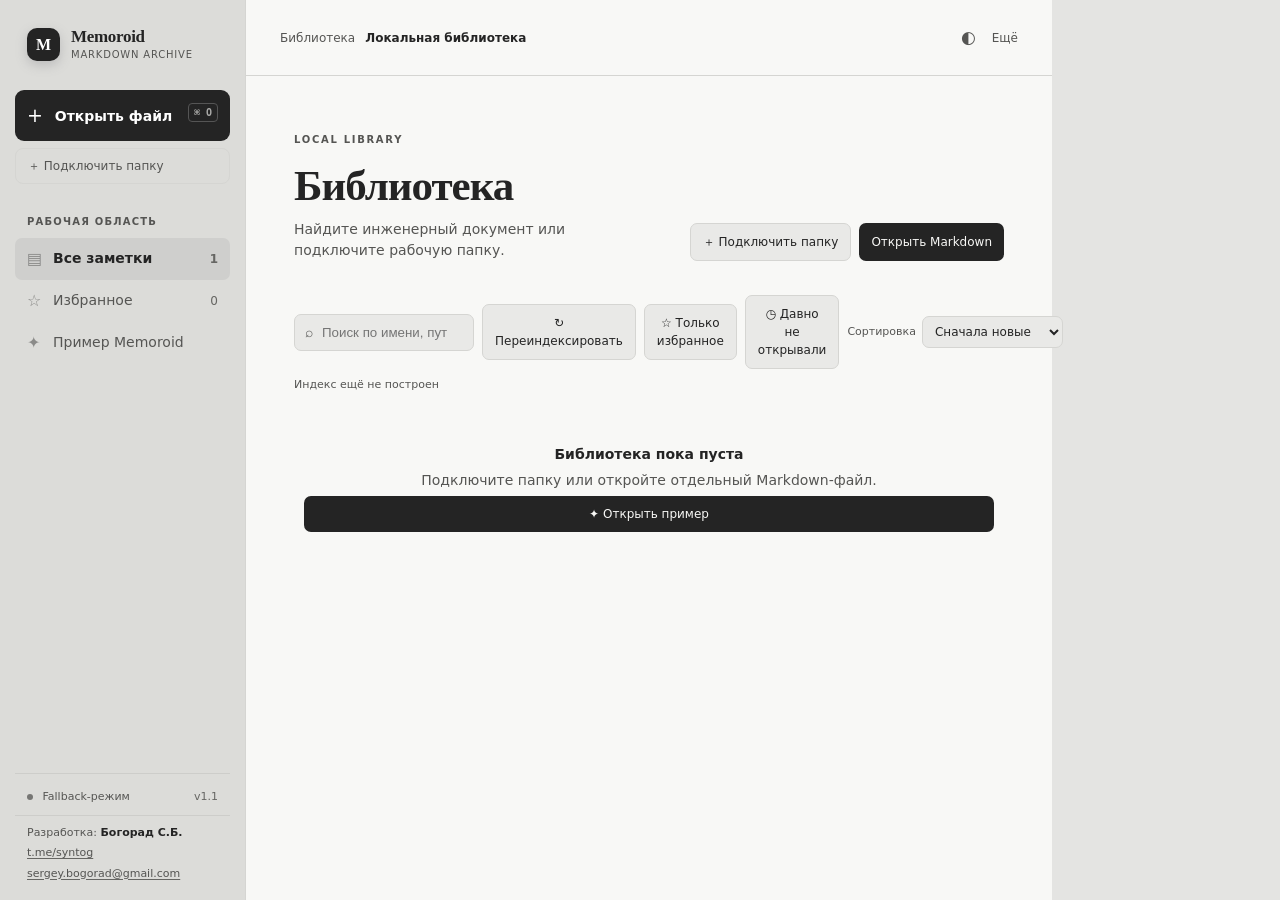
==== memoroid-single.html @ c0869f64 "Add Memoroid: local-first Markdown library and viewer Memoroid is an offline Markdown library and vi" ====
<!doctype html>
<html lang="ru">
<head>
  <meta charset="UTF-8" />
  <meta name="viewport" content="width=device-width, initial-scale=1.0" />
  <meta name="theme-color" content="#202124" />
  <title>Memoroid — Markdown viewer</title>
  <style>
:root {
  --bg: #e4e4e2;
  --panel: #eeeeec;
  --surface: #f8f8f6;
  --surface-2: #e9e9e7;
  --line: #d5d5d2;
  --text: #242424;
  --muted: #555553;
  --muted-2: #666663;
  --accent: #555553;
  --shadow: 0 22px 60px rgba(30, 30, 28, .09);
}

* { box-sizing: border-box; }
[hidden] { display: none !important; }
.sr-only { clip:rect(0 0 0 0); clip-path:inset(50%); height:1px; overflow:hidden; position:absolute; white-space:nowrap; width:1px; }
html, body { margin: 0; min-height: 100%; }
body { background: var(--bg); color: var(--text); font: 14px/1.5 Inter, ui-sans-serif, system-ui, -apple-system, BlinkMacSystemFont, "Segoe UI", sans-serif; }
button { border: 0; color: inherit; font: inherit; cursor: pointer; }
button:focus-visible, a:focus-visible, input:focus-visible, textarea:focus-visible { outline: 2px solid var(--text); outline-offset: 3px; }
.app-shell { display: grid; grid-template-columns: 246px minmax(500px, 1fr) 228px; min-height: 100vh; }
.document-state .sidebar { display:none; }.document-state { grid-template-columns:minmax(0,1fr) 228px; }.document-state.editing-state { grid-template-columns:minmax(0,1fr); }.editing-state .outline { display:none; }
.library-state .outline,.document-state .outline { display:none; }.document-state.structure-open { grid-template-columns:minmax(0,1fr) 228px; }.document-state.structure-open .outline { display:block; }
.library-state .recent-section { display:none; }
.drawer-backdrop { display:none; }.conflict-dialog { background:var(--surface); border:1px solid var(--line); border-radius:12px; box-shadow:var(--shadow); color:var(--text); max-width:480px; padding:24px; }.conflict-dialog::backdrop { background:rgba(20,20,18,.35); }.conflict-dialog h2 { font:700 24px/1.2 Georgia,serif; margin:0 0 10px; }.conflict-dialog p { color:var(--muted); font-size:13px; line-height:1.6; margin:0 0 20px; }.dialog-actions { display:flex; flex-wrap:wrap; gap:7px; justify-content:flex-end; }
.editing-state .content-area { max-width:1180px; padding-left:24px; padding-right:24px; }.editing-state .document { padding:24px 28px; box-shadow:0 12px 35px rgba(30,30,28,.05); }
.topbar-nav,.topbar-text { background:transparent; color:var(--muted); cursor:pointer; font-size:12px; padding:4px 0; }.topbar-nav:hover,.topbar-text:hover { color:var(--text); }.draft-indicator { background:var(--surface-2); border-radius:5px; color:var(--muted); font-size:10px; padding:3px 7px; }.more-menu { background:var(--surface); border:1px solid var(--line); border-radius:9px; box-shadow:var(--shadow); min-width:210px; padding:7px; position:fixed; right:24px; top:62px; z-index:10; }.menu-group + .menu-group { border-top:1px solid var(--line); margin-top:6px; padding-top:6px; }.menu-field { display:block; padding:6px 8px; }.menu-field span { color:var(--muted); display:block; font-size:10px; margin-bottom:3px; }.menu-field input { background:var(--surface-2); border:1px solid var(--line); border-radius:5px; color:var(--text); font:12px inherit; padding:5px 7px; width:100%; }.menu-item { background:transparent; border-radius:5px; color:var(--text); display:block; padding:8px; text-align:left; width:100%; }.menu-item:hover { background:var(--surface-2); }.library-view { margin:0 auto; max-width:980px; padding:56px 48px 80px; }.library-heading { align-items:flex-end; display:flex; gap:30px; justify-content:space-between; }.library-heading h1 { font:700 43px/1.1 Georgia,serif; letter-spacing:-1px; margin:5px 0 10px; }.library-heading p { color:var(--muted); margin:0; }.library-primary-actions { display:flex; flex-shrink:0; gap:8px; }.primary-button,.secondary-button,.filter-button { border-radius:7px; cursor:pointer; font-size:12px; padding:9px 12px; }.primary-button { background:var(--text); color:var(--surface); }.secondary-button,.filter-button { background:var(--surface-2); border:1px solid var(--line); color:var(--text); }.library-controls { align-items:center; display:flex; gap:8px; margin:34px 0 8px; }.library-controls .library-search { min-width:180px; }.index-status { color:var(--muted); font-size:11px; min-height:17px; }.library-search { align-items:center; background:var(--surface-2); border:1px solid var(--line); border-radius:7px; color:var(--muted); display:flex; flex:1; gap:7px; padding:7px 10px; }.library-search input { background:transparent; border:0; color:var(--text); font:13px inherit; outline:0; width:100%; }.library-search:focus-within { outline:2px solid var(--text); outline-offset:2px; }.search-box:focus-within,.tags-box:focus-within { outline:2px solid var(--text); outline-offset:2px; }.library-result-count { color:var(--muted); font-size:11px; margin-left:auto; }.library-sort { align-items:center; color:var(--muted); display:flex; font-size:11px; gap:6px; }.library-sort select { background:var(--surface-2); border:1px solid var(--line); border-radius:7px; color:var(--text); font-size:12px; font-family:inherit; padding:7px 8px; }.filter-button[aria-pressed="true"] { background:var(--text); border-color:var(--text); color:var(--surface); }.markdown-body .task-item { list-style:none; }.markdown-body .task-item label { align-items:flex-start; display:flex; gap:8px; }.markdown-body .task-item input[type=checkbox] { accent-color:var(--text); flex:0 0 auto; height:14px; margin:3px 0 0; width:14px; }.markdown-body del { color:var(--muted); }.library-group { margin-top:26px; }.library-group h2 { border-bottom:1px solid var(--line); margin:0; padding:0 3px 8px; }.library-group-toggle { align-items:center; background:transparent; color:var(--muted); display:flex; font-size:11px; gap:7px; letter-spacing:.08em; padding:0; text-align:left; text-transform:uppercase; width:100%; }.library-group-toggle:hover { color:var(--text); }.library-group-toggle small { font-size:10px; margin-left:auto; }.library-group-chevron { color:var(--muted); font-size:14px; line-height:1; width:12px; }.library-group-list { display:grid; gap:5px; grid-template-columns:repeat(2,minmax(0,1fr)); margin-top:8px; }.library-document { align-items:center; background:var(--surface); border:1px solid var(--line); border-radius:8px; display:flex; gap:10px; padding:12px; text-align:left; }.library-document:hover { background:var(--surface-2); }.library-file-icon { color:var(--muted); font-size:9px; font-weight:700; }.library-document-copy { min-width:0; }.library-document-copy strong,.library-document-copy small { display:block; overflow:hidden; text-overflow:ellipsis; white-space:nowrap; }.library-document-copy strong { color:var(--text); font-size:13px; }.library-document-copy small { color:var(--muted); font-size:10px; margin-top:2px; } .library-snippet { color:var(--muted); display:block; font-size:10px; font-style:normal; margin-top:4px; overflow:hidden; text-overflow:ellipsis; white-space:nowrap; }.library-arrow { color:var(--muted); font-size:18px; margin-left:auto; }.library-empty { color:var(--muted); display:grid; gap:5px; padding:50px 10px; text-align:center; }.library-empty strong { color:var(--text); }.sidebar-close { display:none; }.resurfacing-panel { background:var(--surface-2); border:1px solid var(--line); border-radius:9px; margin:18px 0 4px; padding:13px; }.resurfacing-heading { align-items:center; display:flex; justify-content:space-between; }.resurfacing-heading strong,.resurfacing-heading span { display:block; }.resurfacing-heading strong { color:var(--text); font-size:12px; }.resurfacing-heading div span { color:var(--muted); font-size:10px; margin-top:2px; }.resurfacing-badge { background:var(--surface); border-radius:4px; color:var(--muted); font-size:9px; padding:3px 6px; }.resurfacing-list { display:grid; gap:5px; grid-template-columns:repeat(2,minmax(0,1fr)); margin-top:10px; }.resurfacing-item { background:var(--surface); border:1px solid var(--line); border-radius:6px; padding:8px 9px; text-align:left; }.resurfacing-item:hover { background:var(--bg); }.resurfacing-item strong,.resurfacing-item small { display:block; overflow:hidden; text-overflow:ellipsis; white-space:nowrap; }.resurfacing-item strong { color:var(--text); font-size:11px; }.resurfacing-item small { color:var(--muted); font-size:10px; margin-top:2px; }
.sidebar { background: #dcdcd9; border-right: 1px solid var(--line); padding: 27px 15px 18px; display: flex; flex-direction: column; position:relative; z-index:2; }
.brand { display: flex; align-items: center; gap: 11px; padding: 0 12px 28px; }
.brand-mark { width: 33px; height: 33px; background: var(--text); color: #fff; display: grid; place-items: center; border-radius: 10px; font: 700 16px Georgia, serif; box-shadow: 0 4px 12px #bbb; }
.brand strong { display: block; font: 700 17px Georgia, serif; letter-spacing: -.3px; }
.brand span { color: var(--muted); display: block; font-size: 10px; letter-spacing: .08em; text-transform: uppercase; }
.new-file { width: 100%; padding: 11px 12px; text-align: left; background: var(--text); color: white; border-radius: 9px; font-weight: 600; }
.folder-file { width:100%; margin-top:7px; padding:8px 12px; text-align:left; background:transparent; border:1px solid var(--line); border-radius:8px; color:var(--muted); font-size:12px; }.folder-file:hover { color:var(--text); border-color:var(--muted); }
.plus { font-size: 19px; vertical-align: -1px; margin-right: 7px; font-weight: 300; }
kbd { color: var(--muted); background: rgba(0,0,0,.05); border: 1px solid var(--line); border-radius: 4px; padding: 1px 5px; font-size: 10px; }
.new-file kbd { float: right; color: #a9a9a7; border-color: #555; background: transparent; margin-top: 2px; }
.sidebar-section { margin-top: 30px; }
.section-label, .outline-title { color: var(--muted); font-size: 10px; font-weight: 700; letter-spacing: .12em; text-transform: uppercase; padding: 0 12px 9px; }
.nav-item, .recent-file { display: flex; align-items: center; width: 100%; gap: 10px; background: transparent; color: #555553; padding: 9px 12px; border-radius: 7px; text-align: left; }
.nav-item.active { background: #cfcfcd; color: var(--text); font-weight: 600; }
.nav-icon { width: 16px; color: #8b8b89; font-size: 16px; }
.count { margin-left: auto; color: var(--muted-2); font-size: 12px; }
.recent-section { margin-top: 32px; }
.recent-file { font-size: 13px; margin-bottom: 2px; }
.recent-file.selected { background: rgba(255,255,255,.35); color: var(--text); }
.file-dot { width: 6px; height: 6px; border-radius: 50%; background: #777; }
.recent-name { overflow: hidden; text-overflow: ellipsis; white-space: nowrap; }
.recent-meta { margin-left: auto; font-size: 9px; color: var(--muted-2); }
.empty-state { color: var(--muted); font-size: 11px; padding: 8px 12px; display: none; }
.sidebar-footer { margin-top: auto; border-top: 1px solid #cdcdca; padding: 15px 12px 0; display: flex; justify-content: space-between; color: var(--muted); font-size: 11px; }
.status-dot, .live-dot { display: inline-block; width: 6px; height: 6px; border-radius: 50%; background: #767674; margin-right: 6px; }
.app-version { display:none; }.version { color: var(--muted-2); }
.sidebar-author { border-top:1px solid #cdcdca; color:var(--muted); display:block; font-size:11px; margin-top:9px; padding:9px 12px 0; }
.sidebar-author strong { color:var(--text); font-weight:600; }
.sidebar-author-links { display:flex; flex-wrap:wrap; gap:4px 12px; margin-top:4px; }
.sidebar-author a { color:var(--muted); text-decoration-color:var(--muted-2); text-underline-offset:2px; }
.sidebar-author a:hover { color:var(--text); }
.main { min-width: 0; background: var(--surface); }
.topbar { height: 76px; border-bottom: 1px solid var(--line); display: flex; justify-content: space-between; align-items: center; padding: 0 34px; }
.breadcrumbs { display: flex; gap: 10px; align-items: center; color: var(--muted); font-size: 12px; }
.breadcrumbs i { color: #b0b0ad; font-style: normal; }.breadcrumbs strong { color: var(--text); font-weight: 600; }
.top-actions { display: flex; align-items: center; gap: 7px; }.icon-button { color: var(--muted); background: transparent; padding: 7px 9px; font-size: 17px; }.icon-button:hover { color: var(--text); }
.avatar { width: 28px; height: 28px; border-radius: 50%; background: #c7c7c4; font-size: 11px; font-weight: 700; margin-left: 8px; }
.content-area { max-width: 850px; margin: 0 auto; padding: 23px 40px 70px; }
.document-toolbar { display: flex; justify-content: space-between; align-items: center; margin-bottom: 18px; }.doc-info { color: var(--muted); font-size: 11px; }.toolbar-actions { align-items:center; display: flex; flex-wrap:wrap; gap: 5px; }.text-button { color: var(--muted); background: transparent; font-size: 11px; padding: 5px 8px; }.text-button:hover { color: var(--text); }
.search-box { display:flex; align-items:center; gap:5px; border:1px solid var(--line); border-radius:6px; background:var(--surface-2); padding:2px 7px; color:var(--muted); }.search-box input { width:100px; border:0; outline:0; background:transparent; color:var(--text); font:inherit; font-size:11px; }.search-box input::placeholder { color:var(--muted-2); }
.tags-box { display:flex; align-items:center; gap:5px; border:1px solid var(--line); border-radius:6px; background:var(--surface-2); padding:2px 7px; color:var(--muted); }.tags-box input { width:125px; border:0; outline:0; background:transparent; color:var(--text); font:inherit; font-size:11px; }.tags-box input::placeholder { color:var(--muted-2); }
.drop-zone { position: relative; min-height: 700px; }.document { background: var(--surface); padding: 30px 37px; border: 1px solid var(--line); border-radius: 12px; box-shadow: var(--shadow); }
.eyebrow { color: var(--muted); font-size: 10px; letter-spacing: .17em; font-weight: 700; margin-bottom: 15px; }.markdown-body { max-width: 70ch; }
.markdown-body h1 { font: 700 clamp(31px, 4vw, 43px)/1.1 Georgia, serif; letter-spacing: -1.3px; margin: 0 0 17px; }.markdown-body h2 { font: 700 24px/1.2 Georgia, serif; margin: 35px 0 10px; }.markdown-body h3 { font-size: 16px; margin: 25px 0 7px; }
.markdown-body p { color: #60605e; font-size: 15px; line-height: 1.8; margin: 0 0 17px; }.markdown-body strong { color: var(--text); }.markdown-body a { color: var(--text); text-decoration-color: #aaa; }.markdown-body ul, .markdown-body ol { color: #60605e; padding-left: 23px; line-height: 1.85; }.markdown-body blockquote { border-left: 2px solid #888; color: var(--muted); margin: 22px 0; padding: 2px 18px; font-style: italic; }
.markdown-body pre { background: #292927; color: #e8e8e4; border-radius: 8px; padding: 15px 17px; overflow: auto; font: 12px/1.7 ui-monospace, monospace; }.markdown-body code { background: var(--surface-2); border-radius: 4px; padding: 2px 5px; font: 12px ui-monospace, monospace; }.markdown-body pre code { background: transparent; padding: 0; }.markdown-body hr { border: 0; border-top: 1px solid var(--line); margin: 28px 0; }
.markdown-body { overflow-wrap:anywhere; }.markdown-body .table-wrap { max-width:100%; overflow-x:auto; }.library-document { min-width:0; }.markdown-body img { display:block; max-width:100%; height:auto; border-radius:8px; margin:12px 0; }.markdown-body img.image-missing { background:var(--surface-2); border:1px dashed var(--muted); color:var(--muted); font-size:12px; line-height:1.4; min-height:54px; object-fit:contain; padding:8px; }.markdown-body table { border-collapse:collapse; width:100%; margin:18px 0; font-size:13px; }.markdown-body th,.markdown-body td { border:1px solid var(--line); padding:8px 10px; text-align:left; }.markdown-body th { background:var(--surface-2); }.markdown-body .search-hit { outline:2px solid #b8a34a; outline-offset:2px; background:rgba(224,198,75,.12); }
.document-map { border-top:1px solid var(--line); margin-top:28px; padding-top:18px; }.map-heading { align-items:center; color:var(--text); display:flex; font-size:11px; font-weight:700; justify-content:space-between; margin-bottom:12px; }.map-badge { background:var(--surface-2); border-radius:4px; color:var(--muted); font-size:9px; font-weight:500; padding:2px 5px; }.document-stats { display:grid; grid-template-columns:repeat(3, 1fr); gap:6px; margin-bottom:14px; }.stat-item { background:var(--surface-2); border-radius:6px; padding:7px 5px; text-align:center; }.stat-item strong,.stat-item span { display:block; }.stat-item strong { color:var(--text); font-size:14px; }.stat-item span { color:var(--muted); font-size:9px; margin-top:1px; }.document-map-bars { display:flex; flex-direction:column; gap:7px; }.map-row { align-items:center; color:var(--muted); display:grid; font-size:10px; gap:5px; grid-template-columns:minmax(52px, 1fr) 55px 22px; text-decoration:none; }.map-row:hover { color:var(--text); }.map-label { overflow:hidden; text-overflow:ellipsis; white-space:nowrap; }.map-track { background:var(--surface-2); border-radius:3px; height:5px; overflow:hidden; }.map-fill { background:var(--accent); border-radius:3px; display:block; height:100%; }.map-value { color:var(--muted-2); font-size:9px; text-align:right; }.map-row.level-2 .map-label { padding-left:5px; }.map-row.level-3 .map-label,.map-row.level-4 .map-label { padding-left:10px; }.map-empty { color:var(--muted); font-size:10px; }
.editor-layout { display:grid; gap:0 24px; grid-template-columns:minmax(0,1fr) minmax(0,1fr); margin-bottom:20px; }.editor-pane,.preview-pane { min-width:0; }.editor-label { color:var(--muted); display:block; font-size:10px; font-weight:700; letter-spacing:.08em; margin-bottom:6px; text-transform:uppercase; }.editor-layout textarea { background:var(--surface-2); border:1px solid var(--line); border-radius:8px; color:var(--text); font:13px/1.65 ui-monospace,SFMono-Regular,Consolas,monospace; min-height:360px; padding:13px; resize:vertical; width:100%; }.markdown-help { background:var(--surface-2); border:1px solid var(--line); border-radius:8px; color:var(--muted); font-size:11px; margin-top:9px; padding:8px 10px; }.markdown-help summary { color:var(--text); cursor:pointer; font-size:11px; font-weight:600; }.markdown-help-grid { align-items:center; display:grid; gap:5px 9px; grid-template-columns:auto 1fr; margin-top:9px; }.markdown-help-grid code { background:var(--surface); border:1px solid var(--line); border-radius:4px; color:var(--text); font:11px ui-monospace,SFMono-Regular,Consolas,monospace; padding:3px 5px; }.markdown-help-note { font-size:10px; line-height:1.4; margin:9px 0 0; }.preview-pane { border-left:1px solid var(--line); padding-left:24px; }.editing-state .editor-layout + .markdown-body { display:none; }
.library-button { white-space:nowrap; }
.document-footer { border-top: 1px solid var(--line); color: var(--muted); display: flex; justify-content: space-between; margin-top: 42px; padding-top: 16px; font-size: 11px; }.outline { background: #e9e9e7; border-left: 1px solid var(--line); padding: 29px 17px; }.outline-title { padding-left: 4px; }.outline-nav a { border-left: 1px solid #d0d0cd; color: var(--muted); display: block; font-size: 12px; padding: 6px 10px; text-decoration: none; }.outline-nav a:hover, .outline-nav a.current { border-color: #555; color: var(--text); }.outline-nav a.sub { padding-left: 22px; font-size: 11px; }.shortcut-card { align-items: center; background: #dededb; border: 1px solid #d1d1ce; border-radius: 8px; display: flex; gap: 9px; margin-top: 38px; padding: 11px 10px; }.shortcut-icon { color: var(--muted); font-size: 19px; }.shortcut-card strong, .shortcut-card small { display: block; font-size: 10px; }.shortcut-card small { color: var(--muted); margin-top: 2px; }
.drop-zone.dragging .document { outline: 2px dashed #888; outline-offset: 7px; opacity: .7; }.drop-hint { display: none; position: absolute; inset: 45% 0 auto; text-align: center; color: var(--text); font-weight: 600; pointer-events: none; }.dragging .drop-hint { display: block; }.toast { background: var(--text); border-radius: 7px; bottom: 22px; color: white; left: 50%; opacity: 0; padding: 10px 15px; pointer-events: none; position: fixed; transform: translate(-50%, 10px); transition: .2s; font-size: 12px; }.toast.show { opacity: 1; transform: translate(-50%, 0); }
body.dark { --bg:#181817; --panel:#222220; --surface:#20201f; --surface-2:#30302e; --line:#383836; --text:#ecece7; --muted:#b7b7b1; --muted-2:#a2a29c; --shadow:0 22px 60px rgba(0,0,0,.2); } body.dark .sidebar { background:#1d1d1c; border-color:var(--line); } body.dark .outline { background:#242422; border-color:var(--line); } body.dark .nav-item.active, body.dark .shortcut-card { background:#30302e; } body.dark .main { background:var(--surface); } body.dark .markdown-body p, body.dark .markdown-body ul, body.dark .markdown-body ol { color:#b4b4ae; }
body.dark .nav-item, body.dark .recent-file { color:var(--muted); } body.dark .toast { color:#1d1d1c; } body.dark .brand-mark { color:#1d1d1c; } body.dark .new-file { background:var(--text); color:#1d1d1c; } body.dark .new-file kbd { background:transparent; border-color:#777; color:#555; } body.dark .nav-icon { color:var(--muted-2); }
body.focus .sidebar, body.focus .outline { display:none; } body.focus .app-shell { display:block; } body.focus .content-area { max-width:900px; }
@media (max-width: 980px) { .app-shell { grid-template-columns: 210px minmax(0, 1fr); }.outline { display:none; } }
@media (max-width: 900px) { .editing-state .content-area { padding-left:16px; padding-right:16px; }.editing-state .document-toolbar { align-items:flex-start; gap:8px; }.editing-state .toolbar-actions { width:100%; } } @media (max-width: 650px) { .app-shell { display:block; }.sidebar { display:none; }.document-state .sidebar { background:var(--surface); box-shadow:12px 0 35px rgba(0,0,0,.18); display:flex; height:100vh; left:0; max-width:290px; position:fixed; top:0; transform:translateX(-105%); transition:transform .2s; width:86%; z-index:20; }.document-state.drawer-open .sidebar { transform:translateX(0); }.document-state.drawer-open .drawer-backdrop { background:rgba(20,20,18,.3); border:0; display:block; inset:0; position:fixed; z-index:19; }.sidebar-close { align-self:flex-end; background:transparent; color:var(--muted); display:block; font-size:11px; margin:-18px 0 8px; padding:5px; }.topbar { height:60px; padding:0 18px; }.topbar button,.more-menu .menu-item { min-height:44px; }.topbar .icon-button { min-width:44px; }.topbar .topbar-text { min-width:44px; padding:0 10px; }.top-actions .icon-button { min-width:44px; min-height:44px; }.content-area { padding:18px 14px 45px; }.library-view { padding:30px 18px 60px; }.library-heading { align-items:stretch; display:block; }.library-heading h1 { font-size:35px; }.library-primary-actions { margin-top:22px; }.library-primary-actions button { flex:1; }.library-controls { align-items:stretch; flex-wrap:wrap; margin-top:28px; }.library-search { flex-basis:100%; }.library-result-count { margin-left:0; }.library-sort { justify-content:space-between; width:100%; }.library-controls button,.library-sort select { min-height:44px; }.library-group-list { grid-template-columns:1fr; }.document { padding:24px 20px; }.document-footer { display:block; }.document-footer span { display:block; margin-top:4px; }.document-toolbar { align-items:flex-start; flex-direction:column; gap:10px; }.toolbar-actions { flex-wrap:wrap; width:100%; }.editor-layout { display:block; }.editor-layout textarea { min-height:260px; margin-bottom:10px; }.preview-pane { border-left:0; padding-left:0; }.editor-layout + .markdown-body { border-left:0; margin-left:0; padding-left:0; }.more-menu { right:12px; top:53px; }.conflict-dialog { margin:16px; padding:20px; } }

</style>
</head>
<body>
  <div class="app-shell library-state" id="appShell">
    <aside class="sidebar" id="sidebar">
      <div class="brand">
        <div class="brand-mark">M</div>
        <div>
          <strong>Memoroid</strong>
          <span>markdown archive</span>
        </div>
      </div>
      <button class="sidebar-close" id="sidebarCloseButton" type="button">Закрыть меню</button>

      <button class="new-file" id="openButton" type="button">
        <span class="plus">+</span> Открыть файл
        <kbd>⌘ O</kbd>
      </button>
      <input id="fileInput" type="file" accept=".md,.markdown,text/markdown" hidden />
      <button class="folder-file" id="folderButton" type="button">＋ Подключить папку</button>
      <input id="importInput" type="file" accept="application/json,.json" hidden />

      <div class="sidebar-section">
        <div class="section-label">Рабочая область</div>
        <button class="nav-item active" id="allNotesButton" type="button">
          <span class="nav-icon">▤</span> Все заметки
          <span class="count" id="noteCount">1</span>
        </button>
        <button class="nav-item" id="favoritesButton" type="button">
          <span class="nav-icon">☆</span> Избранное
          <span class="count" id="favoriteCount">0</span>
        </button>
        <button class="nav-item" id="demoButton" type="button">
          <span class="nav-icon">✦</span> Пример Memoroid
        </button>
      </div>

      <div class="sidebar-section recent-section">
        <div class="section-label">Недавние</div>
        <div id="recentFiles" class="recent-files">
          <button class="recent-file selected" id="welcomeFileButton" type="button" data-demo="true">
            <span class="file-dot"></span>
            <span class="recent-name">welcome.md</span>
            <span class="recent-meta">MD</span>
          </button>
        </div>
        <div class="empty-state" id="emptyRecent">Открытые файлы появятся здесь</div>
      </div>

      <div class="sidebar-footer">
        <div class="status"><span class="status-dot"></span> <span id="runtimeStatus">Fallback-режим</span></div>
        <span class="version" id="appVersion">v1.0</span>
      </div>
      <div class="sidebar-author">
        Разработка: <strong>Богорад С.Б.</strong>
        <div class="sidebar-author-links">
          <a href="https://t.me/syntog" target="_blank" rel="noopener noreferrer">t.me/syntog</a>
          <a href="mailto:sergey.bogorad@gmail.com">sergey.bogorad@gmail.com</a>
        </div>
      </div>
    </aside>
    <button class="drawer-backdrop" id="drawerBackdrop" type="button" aria-label="Закрыть библиотеку"></button>

    <main class="main">
      <h1 class="sr-only">Memoroid</h1>
      <header class="topbar">
        <div class="breadcrumbs">
          <button class="topbar-nav" id="libraryButton" type="button">Библиотека</button>
          <i id="crumbSeparator">/</i>
          <strong id="fileName">Локальная библиотека</strong>
          <span class="draft-indicator" id="draftIndicator" hidden>Есть черновик</span>
        </div>
        <div class="top-actions">
          <button class="icon-button" id="themeButton" type="button" aria-label="Переключить тему" title="Переключить тему">◐</button>
          <button class="topbar-text" id="structureButton" type="button" aria-expanded="false" hidden>Структура</button>
          <button class="topbar-text" id="moreButton" type="button" aria-expanded="false">Ещё</button>
        </div>
      </header>

      <section class="library-view" id="libraryView">
        <div class="library-heading">
          <div>
            <div class="eyebrow">LOCAL LIBRARY</div>
            <h1>Библиотека</h1>
            <p>Найдите инженерный документ или подключите рабочую папку.</p>
          </div>
          <div class="library-primary-actions">
            <button class="secondary-button" id="libraryFolderButton" type="button">＋ Подключить папку</button>
            <button class="primary-button" id="libraryOpenButton" type="button">Открыть Markdown</button>
          </div>
        </div>
        <div class="library-controls">
          <label class="library-search" aria-label="Поиск по библиотеке">
            <span aria-hidden="true">⌕</span>
            <input id="librarySearchInput" type="search" placeholder="Поиск по имени, пути и содержимому" autocomplete="off" />
          </label>
          <button class="secondary-button" id="reindexButton" type="button">↻ Переиндексировать</button>
          <button class="filter-button" id="libraryFavoritesButton" type="button" aria-pressed="false">☆ Только избранное</button>
          <button class="filter-button" id="staleButton" type="button" aria-pressed="false">◷ Давно не открывали</button>
          <label class="library-sort">
            <span>Сортировка</span>
            <select id="librarySortSelect" aria-label="Сортировка библиотеки">
              <option value="new">Сначала новые</option>
              <option value="old">Сначала старые</option>
              <option value="name">По имени</option>
            </select>
          </label>
          <span class="library-result-count" id="libraryResultCount"></span>
        </div>
        <div class="index-status" id="indexStatus" role="status">Индекс ещё не построен</div>
        <section class="resurfacing-panel" id="resurfacingPanel" hidden aria-labelledby="resurfacingTitle">
          <div class="resurfacing-heading">
            <div><strong id="resurfacingTitle">Вернуться к заметкам</strong><span>Давно не открывали</span></div>
            <span class="resurfacing-badge">локально</span>
          </div>
          <div class="resurfacing-list" id="resurfacingList"></div>
        </section>
        <div class="library-list" id="libraryList"></div>
        <div class="library-empty" id="libraryEmpty">
          <strong>Библиотека пока пуста</strong>
          <span>Подключите папку или откройте отдельный Markdown-файл.</span>
          <button class="primary-button" id="libraryDemoButton" type="button">✦ Открыть пример</button>
        </div>
      </section>

      <section class="content-area" id="documentWorkspace" hidden>
        <div class="document-toolbar">
          <div class="doc-info">
            <span class="live-dot"></span>
            <span id="docStatus">Синхронизировано локально</span>
          </div>
          <div class="toolbar-actions">
            <button class="text-button" id="favoriteButton" type="button" aria-pressed="false">☆ В избранное</button>
            <button class="text-button" id="editButton" type="button" aria-pressed="false">✎ Редактировать</button>
            <button class="primary-button save-button" id="saveButton" type="button" hidden>Сохранить</button>
          </div>
        </div>

        <div class="drop-zone" id="dropZone">
          <article class="document" id="document">
            <div class="editor-layout" id="editorLayout" hidden>
              <div class="editor-pane">
                <label class="editor-label" for="editorInput">Markdown</label>
                <textarea id="editorInput" spellcheck="false" aria-label="Редактор Markdown"></textarea>
                <details class="markdown-help">
                  <summary>Markdown · как оформить текст?</summary>
                  <div class="markdown-help-grid">
                    <code># Заголовок</code><span>Большой заголовок</span>
                    <code>**жирный**</code><span><strong>Жирный текст</strong></span>
                    <code>*курсив*</code><span><em>Курсивный текст</em></span>
                    <code>- пункт</code><span>Маркированный список</span>
                    <code>1. пункт</code><span>Нумерованный список</span>
                    <code>&gt; цитата</code><span>Цитата</span>
                    <code>[текст](https://...)</code><span>Ссылка</span>
                    <code>`код`</code><span>Фрагмент кода</span>
                  </div>
                  <p class="markdown-help-note">Начните строку с символа и пробела. Справа результат виден сразу.</p>
                </details>
              </div>
              <div class="preview-pane">
                <div class="editor-label">Предпросмотр</div>
                <div id="editorPreview" class="markdown-body" aria-live="polite"></div>
              </div>
            </div>
            <div id="markdownOutput" class="markdown-body" aria-live="polite"></div>
            <footer class="document-footer">
              <span>Открыто в Memoroid</span>
              <span id="docDate"></span>
              <span id="wordCount">0 слов · 0 мин чтения</span>
            </footer>
          </article>
          <div class="drop-hint" id="dropHint">Отпустите файл, чтобы открыть</div>
        </div>
      </section>

      <div class="more-menu" id="moreMenu" hidden>
        <div class="menu-group" id="documentMenuGroup">
          <label class="menu-field" aria-label="Поиск по документу">
            <span>Поиск</span>
            <input id="searchInput" type="search" placeholder="В текущем документе" autocomplete="off" />
          </label>
          <label class="menu-field" aria-label="Теги документа">
            <span>Теги</span>
            <input id="tagsInput" type="text" placeholder="через запятую" />
          </label>
          <button class="menu-item" id="copyButton" type="button">⧉ Копировать Markdown</button>
          <button class="menu-item" id="copyRenderedButton" type="button">⧉ Копировать без Markdown</button>
          <button class="menu-item" id="exportDocumentButton" type="button">↗ Экспорт HTML</button>
          <button class="menu-item" id="rawButton" type="button">{" } Показать исходник</button>
          <button class="menu-item" id="downloadButton" type="button" hidden>↓ Скачать обновлённый файл</button>
          <button class="menu-item" id="focusButton" type="button">⛶ Режим фокуса</button>
        </div>
        <div class="menu-group" id="libraryMenuGroup" hidden>
          <button class="menu-item" id="exportButton" type="button">↑ Экспорт каталога</button>
          <button class="menu-item" id="importButton" type="button">↓ Импорт каталога</button>
        </div>
      </div>
    </main>

    <aside class="outline" id="outline">
      <div class="outline-title">В этом документе</div>
      <nav id="outlineNav" class="outline-nav"></nav>
      <section class="document-map" aria-labelledby="mapTitle">
        <div class="map-heading">
          <span id="mapTitle">Карта документа</span>
          <span class="map-badge">локально</span>
        </div>
        <div id="documentStats" class="document-stats"></div>
        <div id="documentMap" class="document-map-bars" aria-label="Объём разделов документа"></div>
      </section>
      <div class="shortcut-card">
        <span class="shortcut-icon">⌘</span>
        <div><strong>Быстрый поиск</strong><small>Нажмите <kbd>/</kbd> в любом месте</small></div>
      </div>
    </aside>
  </div>
  <dialog class="conflict-dialog" id="conflictDialog">
    <form method="dialog">
      <h2>Файл изменён вне Memoroid</h2>
      <p>Исходник на диске уже отличается от открытой версии. Чтобы не потерять изменения, запись отменена.</p>
      <div class="dialog-actions">
        <button class="secondary-button" value="cancel">Оставить черновик</button>
        <button class="secondary-button" id="conflictDownloadButton" value="download">Скачать черновик</button>
        <button class="primary-button" id="conflictReloadButton" value="reload">Загрузить версию с диска</button>
      </div>
    </form>
  </dialog>
  <div class="toast" id="toast" role="status"></div>
  <script>window.MemoroidWasmBinary = Uint8Array.from(atob('AGFzbQEAAAABHwVgBH9/f38Bf2ADf39/AGACf38Bf2AAAGADf39/AX8DBgUAAQIDBAUEAQEgIAYJAX8BQYCAwAALBy4DBm1lbW9yeQIAE2NvbnRhaW5zX2FsbF90b2tlbnMAAAtjb3VudF93b3JkcwACCs0EBfkCAQd/[base64]'), (char) => char.charCodeAt(0));</script>
  <script>
/* Memoroid core
 * Extension points: storage, markdown renderer, commands, and UI state are
 * deliberately kept separate so future features do not require a rewrite.
 */
const demoMarkdown = `# Memoroid

Ваше пространство для мыслей, заметок и идей.

Memoroid — простой **офлайн-просмотрщик Markdown**. Файлы остаются на этом
компьютере и никуда не отправляются.

## Как начать

1. Нажмите **«Открыть файл»**.
2. Выберите файл \`.md\` или \`.markdown\`.
3. Или перетащите его в окно просмотра.

> Хорошие заметки не должны ждать идеального момента.

## Возможности

- Заголовки и оглавление
- Списки, таблицы, цитаты и блоки кода
- Поиск по текущему документу
- Светлая и тёмная тема

---

Начните с одной мысли. Остальное соберётся само.`;

const STORAGE_KEY = 'memoroid.documents.v1';
const SETTINGS_KEY = 'memoroid.settings.v1';
const CATALOG_DB = 'memoroid.catalog.v1';
const CATALOG_DB_VERSION = 2;
const MAX_RECENT = 12;
const APP_VERSION = '1.1';
const GROUPS_KEY = 'memoroid.library.groups.v1';
let currentMarkdown = demoMarkdown;
let currentFileName = 'welcome.md';
let currentPageId = null;
let rawMode = false;
let searchTerm = '';
let currentFavorite = false;
let currentTags = [];
let favoritesOnly = false;
let editorMode = false;
let currentFileHandle = null;
let currentParentHandle = null;
let currentFileBaseline = null;
let draftTimer = null;
let librarySearchTerm = '';
let libraryDrawerOpen = false;
let collapsedLibraryGroups = readCollapsedLibraryGroups();
let wasmWordCounter = null;
let wasmSearchMatcher = null;
let memorySearchIndex = null;
let indexingInProgress = false;
let librarySort = 'new';
let staleOnly = false;
let localImageUrls = [];
const localImageCache = new Map();
let currentLastModified = 0;
const $ = (id) => document.getElementById(id);

function createPageId() {
  if (globalThis.crypto?.randomUUID) return globalThis.crypto.randomUUID();
  return `page-${Date.now()}-${Math.random().toString(36).slice(2, 10)}`;
}

async function initWasmIndexer() {
  try {
    if (!window.MemoroidWasmBinary || typeof WebAssembly === 'undefined') return;
    const { instance } = await WebAssembly.instantiate(window.MemoroidWasmBinary);
    const memory = instance.exports.memory;
    const count = instance.exports.count_words;
    const match = instance.exports.contains_all_tokens;
    if (!memory || !count || !match) return;
    wasmWordCounter = (source) => {
      const bytes = new TextEncoder().encode(source);
      if (bytes.length > memory.buffer.byteLength) return null;
      new Uint8Array(memory.buffer, 0, bytes.length).set(bytes);
      return count(0, bytes.length);
    };
    wasmSearchMatcher = (source, query) => {
      const sourceBytes = new TextEncoder().encode(source);
      const queryBytes = new TextEncoder().encode(query);
      if (sourceBytes.length + queryBytes.length > memory.buffer.byteLength) return null;
      const buffer = new Uint8Array(memory.buffer);
      buffer.set(sourceBytes, 0);
      buffer.set(queryBytes, sourceBytes.length);
      return Boolean(match(0, sourceBytes.length, sourceBytes.length, queryBytes.length));
    };
  } catch { /* optional acceleration; JavaScript remains the fallback */ }
}
function countWords(source) {
  const normalized = normalizeSearchText(source);
  return wasmWordCounter?.(normalized) ?? normalized.split(' ').filter(Boolean).length;
}
function normalizeSearchText(value) {
  return String(value || '').normalize('NFKC').toLocaleLowerCase('ru')
    .replace(/ё/g, 'е').replace(/[^\p{L}\p{N}]+/gu, ' ').trim().replace(/\s+/g, ' ');
}
function searchTokens(value) {
  return normalizeSearchText(value).split(' ').filter(Boolean);
}
function matchesSearchText(source, query) {
  const normalizedSource = normalizeSearchText(source);
  const normalizedQuery = normalizeSearchText(query);
  if (!normalizedQuery) return true;
  if (wasmSearchMatcher) {
    const wasmResult = wasmSearchMatcher(normalizedSource, normalizedQuery);
    if (wasmResult !== null) return wasmResult;
  }
  const sourceTokens = new Set(searchTokens(normalizedSource));
  return searchTokens(normalizedQuery).every((token) => sourceTokens.has(token));
}

function readCollapsedLibraryGroups() {
  try {
    const value = JSON.parse(localStorage.getItem(GROUPS_KEY) || '[]');
    return new Set(Array.isArray(value) ? value.filter((name) => typeof name === 'string') : []);
  } catch { return new Set(); }
}
function saveCollapsedLibraryGroups() {
  try { localStorage.setItem(GROUPS_KEY, JSON.stringify([...collapsedLibraryGroups])); } catch {}
}

function supportsFolderAccess() {
  return typeof window.showDirectoryPicker === 'function' && typeof window.indexedDB !== 'undefined';
}
function openCatalogDb() {
  return new Promise((resolve, reject) => {
    if (!window.indexedDB) return reject(new Error('IndexedDB unavailable'));
    const request = indexedDB.open(CATALOG_DB, CATALOG_DB_VERSION);
    request.onupgradeneeded = () => {
      const db = request.result;
      if (!db.objectStoreNames.contains('files')) db.createObjectStore('files', { keyPath: 'id' });
      if (!db.objectStoreNames.contains('folders')) db.createObjectStore('folders', { keyPath: 'id' });
    };
    request.onsuccess = () => resolve(request.result);
    request.onerror = () => reject(request.error);
  });
}
async function readCatalogFolders() {
  const db = await openCatalogDb();
  const folders = await new Promise((resolve, reject) => {
    const request = db.transaction('folders', 'readonly').objectStore('folders').getAll();
    request.onsuccess = () => resolve(request.result);
    request.onerror = () => reject(request.error);
  });
  db.close();
  return folders;
}
async function saveCatalogFolder(folder) {
  const db = await openCatalogDb();
  await new Promise((resolve, reject) => {
    const tx = db.transaction('folders', 'readwrite');
    tx.objectStore('folders').put(folder);
    tx.oncomplete = resolve; tx.onerror = () => reject(tx.error);
  });
  db.close();
}
async function replaceFolderFiles(connectionId, files) {
  const db = await openCatalogDb();
  await new Promise((resolve, reject) => {
    const tx = db.transaction('files', 'readwrite');
    const store = tx.objectStore('files');
    store.openCursor().onsuccess = (event) => {
      const cursor = event.target.result;
      if (!cursor) return;
      if (cursor.value.connectionId === connectionId) cursor.delete();
      cursor.continue();
    };
    files.forEach((file) => store.put(file));
    tx.oncomplete = resolve; tx.onerror = () => reject(tx.error);
  });
  db.close();
}
async function saveCatalogFiles(files) {
  const db = await openCatalogDb();
  await new Promise((resolve, reject) => {
    const tx = db.transaction('files', 'readwrite');
    files.forEach((file) => tx.objectStore('files').put(file));
    tx.oncomplete = resolve; tx.onerror = () => reject(tx.error);
  });
  db.close();
}
async function readCatalogFiles() {
  const db = await openCatalogDb();
  const files = await new Promise((resolve, reject) => {
    const request = db.transaction('files', 'readonly').objectStore('files').getAll();
    request.onsuccess = () => resolve(request.result);
    request.onerror = () => reject(request.error);
  });
  db.close();
  return files;
}
async function walkMarkdownFiles(directory, connectionId, prefix = '', rootName = directory.name, existingById = new Map()) {
  const found = [];
  for await (const entry of directory.values()) {
    if (entry.kind === 'directory') {
      if (['.git', 'node_modules', 'build', 'dist', '.memoroid-backups'].includes(entry.name)) continue;
      found.push(...await walkMarkdownFiles(entry, connectionId, `${prefix}${entry.name}/`, rootName, existingById));
    } else if (/\.(md|markdown)$/i.test(entry.name)) {
      const id = `${connectionId}:${prefix}${entry.name}`;
      const previous = existingById.get(id);
      let lastModified = Number(previous?.lastModified) || 0;
      try { lastModified = (await entry.getFile()).lastModified; } catch { /* keep previous value */ }
      found.push({ id, pageId: previous?.pageId || createPageId(), connectionId, name: entry.name, path: `${prefix}${entry.name}`, root: rootName, handle: entry, parent: directory, favorite: Boolean(previous?.favorite), tags: Array.isArray(previous?.tags) ? previous.tags : [], lastModified, indexedAt: Date.now() });
    }
  }
  return found;
}
async function connectFolder() {
  if (!supportsFolderAccess()) {
    showToast('Расширенный режим недоступен. Откройте отдельный .md-файл.');
    return;
  }
  try {
    const directory = await window.showDirectoryPicker({ mode: 'read' });
    const folders = await readCatalogFolders();
    let folder = null;
    for (const candidate of folders) {
      if (candidate.handle?.isSameEntry && await candidate.handle.isSameEntry(directory)) {
        folder = candidate; break;
      }
    }
    const existed = Boolean(folder);
    folder ||= { id: `folder:${directory.name}:${Date.now()}`, name: directory.name, handle: directory, connectedAt: Date.now() };
    folder.lastIndexedAt = Date.now();
    const existingFiles = await readCatalogFiles();
    const existingById = new Map(existingFiles.filter((file) => file.connectionId === folder.id).map((file) => [file.id, file]));
    const files = await walkMarkdownFiles(directory, folder.id, '', directory.name, existingById);
    await saveCatalogFolder(folder);
    await replaceFolderFiles(folder.id, files);
    memorySearchIndex = null;
    $('runtimeStatus').textContent = 'Расширенный режим';
    $('docStatus').textContent = `Подключено папок: ${existed ? folders.length : folders.length + 1}; файлов: ${files.length}`;
    await refreshRecent();
    showToast(`Найдено файлов: ${files.length}`);
  } catch (error) {
    if (error?.name !== 'AbortError') showToast('Не удалось подключить папку');
  }
}
async function restoreCatalogFolders() {
  if (!supportsFolderAccess()) return;
  let folders;
  try { folders = await readCatalogFolders(); } catch { return; }
  let existingFiles = [];
  try { existingFiles = await readCatalogFiles(); } catch { /* catalog may be unavailable */ }
  let restored = 0;
  for (const folder of folders) {
    try {
      if (folder.handle.queryPermission && await folder.handle.queryPermission({ mode: 'read' }) !== 'granted') continue;
      const existingById = new Map(existingFiles.filter((file) => file.connectionId === folder.id).map((file) => [file.id, file]));
      const files = await walkMarkdownFiles(folder.handle, folder.id, '', folder.name, existingById);
      await saveCatalogFolder({ ...folder, lastIndexedAt: Date.now() });
      await replaceFolderFiles(folder.id, files);
      restored += 1;
    } catch { /* permission may have been revoked */ }
  }
  if (restored) {
    $('runtimeStatus').textContent = 'Расширенный режим';
    $('docStatus').textContent = `Восстановлено подключений: ${restored}`;
    await refreshRecent();
  }
}
async function openCatalogFile(entry) {
  try {
    if (entry.handle.queryPermission && await entry.handle.queryPermission({ mode: 'read' }) !== 'granted') {
      await entry.handle.requestPermission({ mode: 'read' });
    }
    const file = await entry.handle.getFile();
    currentFileHandle = entry.handle;
    currentParentHandle = entry.parent || null;
    currentFileBaseline = { lastModified: file.lastModified, size: file.size };
    const source = await file.text();
    const baseline = { lastModified: file.lastModified, size: file.size };
    selectDocument(entry.path, source, {
      pageId: entry.pageId, favorite: entry.favorite, tags: entry.tags, handle: entry.handle, parent: entry.parent, baseline, lastModified: file.lastModified
    });
    showToast(`Открыт ${entry.path}`);
  } catch {
    showToast('Нет доступа к этому файлу. Подключите папку заново.');
  }
}

function draftKey() {
  return `memoroid.draft.${currentFileName}`;
}
function readDraft(name = currentFileName) {
  try {
    const draft = JSON.parse(localStorage.getItem(`memoroid.draft.${name}`) || 'null');
    return draft && typeof draft.source === 'string' ? draft : null;
  } catch { return null; }
}
function saveDraft() {
  if (!editorMode || currentFileName === 'welcome.md') return;
  clearTimeout(draftTimer);
  draftTimer = setTimeout(() => {
    try {
      localStorage.setItem(draftKey(), JSON.stringify({ source: currentMarkdown, savedAt: Date.now() }));
      $('docStatus').textContent = 'Черновик сохранён локально';
    } catch { /* fallback storage can be unavailable */ }
  }, 400);
}
function clearDraft() {
  try { localStorage.removeItem(draftKey()); } catch {}
}
function setEditorMode(enabled) {
  editorMode = enabled;
  $('appShell').classList.toggle('editing-state', enabled);
  if (enabled) {
    $('appShell').classList.remove('structure-open');
    $('outline').hidden = true;
    $('structureButton').setAttribute('aria-expanded', 'false');
  }
  $('editorLayout').hidden = !enabled;
  $('saveButton').hidden = !enabled;
  $('downloadButton').hidden = !enabled;
  $('structureButton').hidden = enabled;
  $('editButton').textContent = enabled ? '◉ Просмотр' : '✎ Редактировать';
  $('editButton').setAttribute('aria-pressed', String(enabled));
  if (enabled) {
    $('editorInput').value = currentMarkdown;
    $('editorInput').focus();
  }
  renderMarkdown(currentMarkdown);
  if (enabled) {
    $('editorPreview').innerHTML = $('markdownOutput').innerHTML;
    $('markdownOutput').hidden = true;
  } else {
    $('markdownOutput').hidden = false;
  }
}
async function writeBackup(content) {
  try {
    const backupDir = await currentParentHandle.getDirectoryHandle('.memoroid-backups', { create: true });
    const backupPrefix = currentFileName.replace(/[\\/]/g, '_');
    const backupName = `${backupPrefix}.${Date.now()}.${Math.random().toString(36).slice(2, 8)}.bak`;
    const backup = await backupDir.getFileHandle(backupName, { create: true });
    const backupWriter = await backup.createWritable();
    await backupWriter.write(content);
    await backupWriter.close();
    const pattern = new RegExp(`^${backupPrefix.replace(/[.*+?^${}()|[\]\\]/g, '\\$&')}\\.\\d+\\.[a-z0-9]+\\.bak$`);
    const backups = [];
    for await (const backupEntry of backupDir.values()) {
      if (backupEntry.kind === 'file' && pattern.test(backupEntry.name)) backups.push(backupEntry);
    }
    backups.sort((a, b) => a.name.localeCompare(b.name));
    for (const oldBackup of backups.slice(0, Math.max(0, backups.length - 5))) {
      try { await backupDir.removeEntry(oldBackup.name); } catch { /* keep backups we cannot remove */ }
    }
    return true;
  } catch {
    const proceed = !currentParentHandle || window.confirm('Не удалось создать резервную копию. Записать файл без копии?');
    if (!proceed) {
      saveDraft();
      showToast('Сохранение отменено. Черновик сохранён.');
    }
    return proceed;
  }
}
async function saveToOriginal() {
  if (!currentFileHandle) {
    downloadCurrentFile();
    showToast('В fallback сохранено как новый файл');
    return;
  }
  try {
    if (currentFileHandle.queryPermission && await currentFileHandle.queryPermission({ mode: 'readwrite' }) !== 'granted') {
      if (await currentFileHandle.requestPermission({ mode: 'readwrite' }) !== 'granted') throw new Error('permission');
    }
    const latest = await currentFileHandle.getFile();
    const backupContent = await latest.text();
    if (currentFileBaseline && (latest.lastModified !== currentFileBaseline.lastModified || latest.size !== currentFileBaseline.size)) {
      $('docStatus').textContent = 'Обнаружено внешнее изменение';
      saveDraft();
      if ($('conflictDialog').showModal) $('conflictDialog').showModal();
      else showToast('Файл изменён вне Memoroid. Черновик сохранён.');
      return;
    }
    if (currentParentHandle && !await writeBackup(backupContent)) return;
    const writable = await currentFileHandle.createWritable({ keepExistingData: true });
    try {
      await writable.write(currentMarkdown);
      await writable.close();
    } catch (error) {
      try { await writable.abort(); } catch { /* abort is best effort */ }
      throw error;
    }
    const refreshed = await currentFileHandle.getFile();
    currentFileBaseline = { lastModified: refreshed.lastModified, size: refreshed.size };
    currentLastModified = refreshed.lastModified;
    memorySearchIndex = null;
    clearDraft();
    $('docStatus').textContent = 'Сохранено локально';
    setEditorMode(false);
    showToast('Файл сохранён');
  } catch {
    saveDraft();
    showToast('Не удалось записать файл. Черновик сохранён.');
  }
}
function downloadCurrentFile() {
  const blob = new Blob([currentMarkdown], { type: 'text/markdown;charset=utf-8' });
  const link = document.createElement('a');
  link.href = URL.createObjectURL(blob);
  link.download = currentFileName.replace(/\.(md|markdown)$/i, '') + '.updated.md';
  link.click();
  setTimeout(() => URL.revokeObjectURL(link.href), 0);
}
function downloadBlob(fileName, content, type) {
  const link = document.createElement('a');
  link.href = URL.createObjectURL(new Blob([content], { type }));
  link.download = fileName;
  link.click();
  setTimeout(() => URL.revokeObjectURL(link.href), 0);
}
function renderedPlainText() {
  const clone = $('markdownOutput').cloneNode(true);
  clone.querySelectorAll('a').forEach((link) => {
    link.replaceWith(document.createTextNode(`${link.textContent} (${link.href})`));
  });
  clone.querySelectorAll('img').forEach((image) => image.replaceWith(document.createTextNode(`[Изображение: ${image.alt || 'без подписи'}]`)));
  return clone.innerText.trim();
}
async function copyRenderedDocument() {
  const plain = renderedPlainText();
  try {
    if (navigator.clipboard?.write && window.ClipboardItem) {
      await navigator.clipboard.write([new ClipboardItem({
        'text/plain': new Blob([plain], { type: 'text/plain' }),
        'text/html': new Blob([$(`markdownOutput`).innerHTML], { type: 'text/html' })
      })]);
    } else {
      await navigator.clipboard.writeText(plain);
    }
    showToast('Текст скопирован без Markdown');
  } catch { showToast('Не удалось скопировать документ'); }
}
function isLocalImageSource(source) {
  return Boolean(source) && !/^(?:https?:|data:|blob:|javascript:|#|\/|[a-zA-Z]:[\\/])/i.test(source);
}
async function readLocalImageBlob(root, source) {
  if (!root) throw new Error('local-image-unavailable');
  const normalized = String(source).replace(/\\/g, '/');
  const parts = normalized.split('/').filter((part) => part && part !== '.');
  if (!parts.length) throw new Error('local-image-unavailable');
  if (parts.some((part) => part === '..')) throw new Error('local-image-unavailable');
  let directory = root;
  for (const part of parts.slice(0, -1)) directory = await directory.getDirectoryHandle(part);
  const handle = await directory.getFileHandle(parts.at(-1));
  return handle.getFile();
}
async function blobToDataUrl(blob) {
  return `data:${blob.type || 'application/octet-stream'};base64,${await new Promise((resolve, reject) => {
    const reader = new FileReader();
    reader.onload = () => resolve(String(reader.result).split(',')[1] || '');
    reader.onerror = reject; reader.readAsDataURL(blob);
  })}`;
}
function releaseLocalImages() {
  localImageUrls.forEach((url) => URL.revokeObjectURL(url));
  localImageUrls = [];
}
function markImageMissing(image, source, reason) {
  if (!image.dataset.originalAlt) image.dataset.originalAlt = image.alt || '';
  const altText = image.dataset.originalAlt;
  image.classList.add('image-missing');
  image.removeAttribute('src');
  image.dataset.localSource = source;
  image.alt = altText ? `${altText} — ${reason}: ${source}` : `${reason}: ${source}`;
  image.title = image.alt;
}
async function hydrateLocalImages() {
  releaseLocalImages();
  const images = [...$('markdownOutput').querySelectorAll('img')];
  for (const image of images) {
    const source = image.dataset.localSource || image.getAttribute('src') || '';
    if (!isLocalImageSource(source)) continue;
    image.dataset.localSource = source;
    if (!currentParentHandle) {
      markImageMissing(image, source, 'Локальное изображение недоступно без папки');
      continue;
    }
    try {
      let blob = localImageCache.get(source);
      if (!blob) { blob = await readLocalImageBlob(currentParentHandle, source); localImageCache.set(source, blob); }
      const url = URL.createObjectURL(blob);
      localImageUrls.push(url);
      image.src = url;
      image.classList.remove('image-missing');
      if (image.dataset.originalAlt) image.alt = image.dataset.originalAlt;
      image.title = `Локальный файл: ${source}`;
    } catch {
      markImageMissing(image, source, 'Файл не найден');
    }
  }
}
async function inlineExportImages(root, container) {
  const images = [...(container || $('markdownOutput')).querySelectorAll('img')];
  let unresolved = 0;
  for (const image of images) {
    const source = image.dataset.localSource || image.getAttribute('src') || '';
    if (!isLocalImageSource(source)) continue;
    try {
      image.src = await blobToDataUrl(await readLocalImageBlob(root, source));
      image.classList.remove('image-missing');
    } catch { unresolved += 1; }
  }
  return unresolved;
}
async function exportDocumentHtml() {
  const output = $('markdownOutput').cloneNode(true);
  const unresolved = await inlineExportImages(currentParentHandle, output);
  const title = escapeHtml(currentFileName.replace(/\.(md|markdown)$/i, ''));
  const html = `<!doctype html><html lang="ru"><head><meta charset="utf-8"><meta name="viewport" content="width=device-width,initial-scale=1"><title>${title}</title><style>body{background:#f8f8f6;color:#242424;font:16px/1.7 system-ui,sans-serif;margin:0;padding:40px}main{max-width:760px;margin:auto}h1,h2,h3{line-height:1.2}img{max-width:100%;height:auto;border-radius:8px}pre{background:#292927;color:#eee;padding:16px;border-radius:8px;overflow:auto}table{border-collapse:collapse;width:100%}th,td{border:1px solid #ccc;padding:8px;text-align:left}th{background:#eee}footer{border-top:1px solid #ddd;color:#666;margin-top:40px;padding-top:14px;font-size:12px}</style></head><body><main><h1>${title}</h1>${output.innerHTML}<footer>Экспортировано из Memoroid · ${new Date().toLocaleDateString('ru-RU')}</footer></main></body></html>`;
  downloadBlob(`${currentFileName.replace(/\.(md|markdown)$/i, '')}.html`, html, 'text/html;charset=utf-8');
  showToast(unresolved ? `HTML экспортирован, изображений не встроено: ${unresolved}` : 'HTML экспортирован');
}
function formatAge(timestamp) {
  const days = Math.max(1, Math.floor((Date.now() - timestamp) / 86400000));
  return days > 3650 ? 'давно' : `${days} дн. назад`;
}
function renderResurfacing() {
  const panel = $('resurfacingPanel');
  const list = $('resurfacingList');
  if (!panel || !list) return;
  const cutoff = Date.now() - 30 * 86400000;
  const forgotten = readDocuments().filter((doc) => Number(doc.openedAt) && doc.openedAt < cutoff).slice(0, 4);
  panel.hidden = !forgotten.length || Boolean(librarySearchTerm) || staleOnly;
  list.replaceChildren();
  forgotten.forEach((doc) => {
    const item = document.createElement('button');
    item.className = 'resurfacing-item'; item.type = 'button';
    item.innerHTML = '<strong></strong><small></small>';
    item.querySelector('strong').textContent = doc.name;
    item.querySelector('small').textContent = formatAge(doc.openedAt);
    item.onclick = () => selectDocument(doc.name, doc.source, doc);
    list.append(item);
  });
}

function listDrafts() {
  const drafts = [];
  try {
    for (let index = 0; index < localStorage.length; index += 1) {
      const key = localStorage.key(index);
      if (!key?.startsWith('memoroid.draft.')) continue;
      const draft = readDraft(key.slice('memoroid.draft.'.length));
      if (draft) drafts.push({ name: key.slice('memoroid.draft.'.length), ...draft });
    }
  } catch { return drafts; }
  return drafts;
}
function downloadJson(fileName, value) {
  const blob = new Blob([JSON.stringify(value, null, 2)], { type: 'application/json;charset=utf-8' });
  const link = document.createElement('a'); link.href = URL.createObjectURL(blob); link.download = fileName;
  link.click(); setTimeout(() => URL.revokeObjectURL(link.href), 0);
}
async function exportLibrary(withSources = false) {
  const recent = readDocuments().map((doc) =>
    ({ name: doc.name, pageId: doc.pageId || createPageId(), favorite: Boolean(doc.favorite), tags: Array.isArray(doc.tags) ? doc.tags : [], openedAt: doc.openedAt, ...(withSources ? { source: doc.source } : {}) }));
  let catalog = [];
  try {
    catalog = (await readCatalogFiles()).map(({ id, pageId, name, path, root, favorite, tags, indexedAt }) =>
      ({ id, pageId: pageId || createPageId(), name, path, root, favorite: Boolean(favorite), tags: Array.isArray(tags) ? tags : [], indexedAt }));
  } catch { /* IndexedDB is optional */ }
  downloadJson('memoroid.json', {
    format: 'memoroid-library', version: 1, exportedAt: new Date().toISOString(), includesSources: withSources,
    recent, drafts: withSources ? listDrafts() : listDrafts().map(({ name, savedAt }) => ({ name, savedAt })), catalog
  });
  showToast(withSources ? 'Каталог с текстом заметок экспортирован' : 'Каталог экспортирован (без текста заметок)');
}
async function importLibrary(file) {
  if (!file) return;
  try {
    const data = JSON.parse(await file.text());
    if (data?.format !== 'memoroid-library' || data.version !== 1 || !Array.isArray(data.recent) || !Array.isArray(data.drafts)) {
      throw new Error('format');
    }
    const importedRecent = data.recent.filter((doc) => doc && typeof doc.name === 'string' && typeof doc.source === 'string')
      .map((doc) => ({ ...doc, pageId: typeof doc.pageId === 'string' && doc.pageId ? doc.pageId : createPageId(), favorite: Boolean(doc.favorite), tags: Array.isArray(doc.tags) ? doc.tags.slice(0, 10) : [], openedAt: Number(doc.openedAt) || Date.now() }));
    const merged = [...importedRecent, ...readDocuments()].filter((doc, index, all) => all.findIndex((item) => item.name === doc.name) === index);
    try { localStorage.setItem(STORAGE_KEY, JSON.stringify(merged.slice(0, MAX_RECENT))); } catch { throw new Error('storage'); }
    data.drafts.filter((draft) => draft && typeof draft.name === 'string' && typeof draft.source === 'string').forEach((draft) => {
      try { localStorage.setItem(`memoroid.draft.${draft.name}`, JSON.stringify({ source: draft.source, savedAt: Number(draft.savedAt) || Date.now() })); } catch {}
    });
    if (Array.isArray(data.catalog) && window.indexedDB) {
      const existing = await readCatalogFiles();
      const metadata = new Map(data.catalog.filter((entry) => entry?.id).map((entry) => [entry.id, entry]));
      await saveCatalogFiles(existing.map((entry) => metadata.has(entry.id) ? {
        ...entry, pageId: typeof metadata.get(entry.id).pageId === 'string' && metadata.get(entry.id).pageId ? metadata.get(entry.id).pageId : (entry.pageId || createPageId()), favorite: Boolean(metadata.get(entry.id).favorite), tags: Array.isArray(metadata.get(entry.id).tags) ? metadata.get(entry.id).tags.slice(0, 10) : []
      } : entry));
    }
    await refreshRecent();
    memorySearchIndex = null;
    showToast('Каталог импортирован');
  } catch { showToast('Не удалось импортировать: нужен memoroid.json версии 1'); }
}

function escapeHtml(value) {
  return String(value).replace(/[&<>"']/g, (char) => ({
    '&': '&amp;', '<': '&lt;', '>': '&gt;', '"': '&quot;', "'": '&#39;'
  }[char]));
}

function inline(text) {
  const codes = [];
  const autolinks = [];
  let result = escapeHtml(text);
  result = result.replace(/`([^`]+)`/g, (match, code) => {
    codes.push(code);
    return `\u0000CODE${codes.length - 1}\u0000`;
  });
  result = result.replace(/!\[([^\]]*)\]\(([^)\s]+)\)/g, (match, alt, source) => {
    if (!/^(?:javascript:|data:)/i.test(source)) {
      return `\u0000IMG\u0000${source}\u0000IMG\u0000${alt}\u0000IMG\u0000`;
    }
    return match;
  });
  result = result.replace(/\[([^\]]+)\]\((https?:\/\/[^)\s]+)\)/g, (match, label, url) => {
    autolinks.push(`<a href="${url}" target="_blank" rel="noopener noreferrer">${label}</a>`);
    return `\u0000LINK${autolinks.length - 1}\u0000`;
  });
  result = result.replace(/(^|[\s(])(https?:\/\/[^\s<)"']+)(?![^<]*>)/g, (match, prefix, url) => {
    const trimmed = url.replace(/[.,;:!?]+$/, '');
    const tail = url.slice(trimmed.length);
    autolinks.push(`<a href="${trimmed}" target="_blank" rel="noopener noreferrer">${trimmed}</a>`);
    return `${prefix}\u0000LINK${autolinks.length - 1}\u0000${tail}`;
  });
  result = result.replace(/\*\*([^*]+)\*\*|__([^_]+)__/g, '<strong>$1$2</strong>');
  result = result.replace(/(^|[\s(])\*([^*\s][^*]*)\*(?=[\s.,!?)]|$)/g, '$1<em>$2</em>');
  result = result.replace(/(^|[\s(])_([^_\s][^_]*)_(?=[\s.,!?)]|$)/g, '$1<em>$2</em>');
  result = result.replace(/~~([^~]+)~~/g, '<del>$1</del>');
  result = result.replace(/\u0000LINK(\d+)\u0000/g, (match, index) => autolinks[Number(index)]);
  result = result.replace(/\u0000IMG\u0000([^\u0000]*)\u0000IMG\u0000([^\u0000]*)\u0000IMG\u0000/g,
    (match, source, alt) => `<img src="${escapeHtml(source)}" alt="${alt}" loading="lazy">`);
  result = result.replace(/\u0000CODE(\d+)\u0000/g, (match, index) => `<code>${codes[Number(index)]}</code>`);
  return result;
}

function slugify(value, used) {
  const base = value.toLocaleLowerCase('ru').trim()
    .replace(/[^\p{L}\p{N}]+/gu, '-').replace(/^-|-$/g, '') || 'section';
  const count = (used[base] || 0) + 1;
  used[base] = count;
  return count === 1 ? base : `${base}-${count}`;
}

function renderDocumentMap(source, headings) {
  const plain = source.replace(/```[\s\S]*?```/g, ' ').replace(/[`*_>#|[\]()]/g, ' ');
  const words = countWords(plain);
  const stats = [
    ['Разделы', headings.length],
    ['Слов', words],
    ['Код', (source.match(/```/g) || []).length / 2],
    ['Таблицы', (source.match(/^\s*\|.+\|/gm) || []).length ? 1 : 0],
    ['Ссылки', (source.match(/\[[^\]]+\]\(https?:\/\//g) || []).length],
    ['Изображения', (source.match(/!\[[^\]]*\]\(https?:\/\//g) || []).length]
  ];
  $('documentStats').innerHTML = stats.map(([label, value]) =>
    `<div class="stat-item"><strong>${escapeHtml(value)}</strong><span>${label}</span></div>`).join('');

  const sections = headings.map((heading, index) => {
    const start = source.indexOf(heading.raw);
    const end = index + 1 < headings.length ? source.indexOf(headings[index + 1].raw, start + heading.raw.length) : source.length;
    const sectionWords = source.slice(start, end).replace(/[`*_>#|[\]()]/g, ' ').trim().split(/\s+/).filter(Boolean).length;
    return { ...heading, sectionWords };
  });
  const maxWords = Math.max(...sections.map((section) => section.sectionWords), 1);
  $('documentMap').innerHTML = sections.length ? sections.slice(0, 8).map((section) => `
    <a class="map-row level-${Math.min(section.level, 4)}" href="#${section.id}" title="Перейти к разделу">
      <span class="map-label">${escapeHtml(section.text)}</span>
      <span class="map-track"><span class="map-fill" style="width:${Math.max(8, Math.round(section.sectionWords / maxWords * 100))}%"></span></span>
      <span class="map-value">${section.sectionWords}</span>
    </a>`).join('') : '<span class="map-empty">В документе нет заголовков</span>';
}

function compileSearchPattern(term) {
  const text = String(term || '').trim();
  if (!text) return null;
  try {
    return new RegExp(text.replace(/[.*+?^${}()|[\]\\/-]/g, '\\$&'), 'iu');
  } catch {
    const literal = text.replace(/[.*+?^${}()|[\]\\/-]/g, '\\$&');
    try { return new RegExp(literal, 'iu'); } catch { return null; }
  }
}
function toggleTaskLine(source, lineIndex) {
  const lines = String(source).replace(/\r/g, '').split('\n');
  const line = lines[lineIndex];
  if (line === undefined) return null;
  const updated = line.replace(/^(\s*(?:[-*+])\s+\[)([ xX])(\]\s*)/, (match, prefix, state, suffix) =>
    `${prefix}${state.toLowerCase() === 'x' ? ' ' : 'x'}${suffix}`);
  if (updated === line) return null;
  lines[lineIndex] = updated;
  return lines.join('\n');
}
function attachTaskHandlers() {
  $('markdownOutput').querySelectorAll('input[type=checkbox][data-task-line]').forEach((checkbox) => {
    checkbox.disabled = false;
    checkbox.onchange = async () => {
      const updated = toggleTaskLine(currentMarkdown, Number(checkbox.dataset.taskLine));
      if (!updated) { renderMarkdown(currentMarkdown); return; }
      currentMarkdown = updated;
      if (editorMode && $('editorInput')) $('editorInput').value = updated;
      renderMarkdown(updated);
      saveDocument(currentFileName, updated);
      saveDraft();
      if (currentFileHandle) {
        try {
          if (currentFileHandle.queryPermission && await currentFileHandle.queryPermission({ mode: 'readwrite' }) !== 'granted') {
            if (await currentFileHandle.requestPermission({ mode: 'readwrite' }) !== 'granted') throw new Error('permission');
          }
          if (currentParentHandle) await writeBackup(await (await currentFileHandle.getFile()).text());
          const writable = await currentFileHandle.createWritable({ keepExistingData: true });
          await writable.write(updated);
          await writable.close();
          const refreshed = await currentFileHandle.getFile();
          currentFileBaseline = { lastModified: refreshed.lastModified, size: refreshed.size };
          currentLastModified = refreshed.lastModified;
          memorySearchIndex = null;
          showToast('Задача обновлена и записана в файл');
          return;
        } catch {
          showToast('Задача обновлена, но запись в файл не удалась. Черновик сохранён.');
          return;
        }
      }
      showToast('Задача обновлена. Чтобы сохранить в файл, нажмите «Сохранить»');
    };
  });
}
function renderMarkdown(source) {
  const lines = source.replace(/\r/g, '').split('\n');
  const output = [];
  const headings = [];
  const usedSlugs = {};
  let i = 0;
  while (i < lines.length) {
    const line = lines[i];
    if (!line.trim()) { i += 1; continue; }
    const fence = line.match(/^\s*```([^\s]*)\s*$/);
    if (fence) {
      const language = escapeHtml(fence[1] || '');
      const code = [];
      i += 1;
      while (i < lines.length && !/^\s*```\s*$/.test(lines[i])) code.push(lines[i++]);
      if (i < lines.length) i += 1;
      output.push(`<pre><code class="language-${language}">${escapeHtml(code.join('\n'))}</code></pre>`);
      continue;
    }
    const heading = line.match(/^(#{1,6})\s+(.+?)\s*#*\s*$/);
    if (heading) {
      const level = heading[1].length;
      const id = slugify(heading[2], usedSlugs);
      headings.push({ level, id, text: heading[2], raw: line });
      output.push(`<h${level} id="${id}">${inline(heading[2])}</h${level}>`);
      i += 1; continue;
    }
    if (/^\s*([-*_])(?:\s*\1){2,}\s*$/.test(line)) {
      output.push('<hr>'); i += 1; continue;
    }
    if (/^\s*>/.test(line)) {
      const quote = [];
      while (i < lines.length && /^\s*>/.test(lines[i])) quote.push(lines[i++].replace(/^\s*>\s?/, ''));
      output.push(`<blockquote>${quote.map(inline).join('<br>')}</blockquote>`); continue;
    }
    const tableCells = (row) => row.trim().replace(/^\||\|$/g, '').split('|').map((cell) => cell.trim());
    if (/^\s*\|?.+\|.+\|?\s*$/.test(line) && i + 1 < lines.length &&
        /^\s*\|?\s*:?-+:?\s*(\|\s*:?-+:?\s*)+\|?\s*$/.test(lines[i + 1]) &&
        tableCells(line).length === tableCells(lines[i + 1]).length) {
      const header = tableCells(line); i += 2; const rows = [];
      while (i < lines.length && lines[i].includes('|') && lines[i].trim()) rows.push(tableCells(lines[i++]));
      output.push(`<div class="table-wrap"><table><thead><tr>${header.map((c) => `<th scope="col">${inline(c)}</th>`).join('')}</tr></thead><tbody>${rows.map((row) => `<tr>${header.map((_, n) => `<td>${inline(row[n] || '')}</td>`).join('')}</tr>`).join('')}</tbody></table></div>`);
      continue;
    }
    const listMatch = line.match(/^(\s*)([-*+]|\d+\.)\s+(.+)/);
    if (listMatch) {
      const listKind = (m) => (/^\d/.test(m) ? 'ol' : 'ul');
      const indentOf = (s) => s.replace(/\t/g, '  ').length;
      const baseIndent = indentOf(listMatch[1]);
      const baseDepth = 0;
      const docLines = lines;
      const renderList = (startIndex, depth, parentTag) => {
        const items = [];
        let cursor = startIndex;
        while (cursor < docLines.length) {
          const item = docLines[cursor].match(/^(\s*)([-*+]|\d+\.)\s+(.*)/);
          if (!item) break;
          const currentIndent = indentOf(item[1]);
          const currentDepth = Math.min(Math.max(0, Math.floor((currentIndent - baseIndent) / 2)), 4);
          if (currentDepth < depth) break;
          if (currentDepth > depth) {
            const child = renderList(cursor, currentDepth, null);
            const last = items.pop() || '';
            const reopen = last.replace(/<\/li>$/, '');
            items.push(reopen ? `${reopen}${child.html}</li>` : child.html);
            cursor = child.cursor;
            continue;
          }
          let value = item[3];
          let task = null;
          if (!/^\d/.test(item[2])) task = value.match(/^\[([ xX])\]\s+(.*)/);
          if (task) {
            const checked = task[1].toLowerCase() === 'x';
            value = `<label><input type="checkbox" data-task-line="${cursor}"${checked ? ' checked' : ''}><span>${inline(task[2])}</span></label>`;
          } else value = inline(value);
          const tag = listKind(item[2]);
          items.push(`<li${task ? ' class="task-item"' : ''}>${value}</li>`);
          cursor += 1;
          const next = cursor < docLines.length ? docLines[cursor].match(/^(\s*)([-*+]|\d+\.)\s+/) : null;
          if (!next) break;
          const nextDepth = Math.min(Math.max(0, Math.floor((indentOf(next[1]) - baseIndent) / 2)), 4);
          if (nextDepth < depth) break;
        }
        const tag = parentTag || (startIndex < docLines.length ? listKind(docLines[startIndex].match(/^\s*([-*+]|\d+\.)\s+/)[1]) : 'ul');
        return { html: `<${tag}>${items.join('')}</${tag}>`, cursor };
      };
      const list = renderList(i, baseDepth, listKind(listMatch[2]));
      output.push(list.html);
      i = list.cursor; continue;
    }
    const paragraph = [line]; i += 1;
    while (i < lines.length && lines[i].trim() && !/^(#{1,6})\s|^\s*```|^\s*[-*+]\s|^\s*\d+\.\s|^\s*>|^\s*\|/.test(lines[i])) paragraph.push(lines[i++]);
    output.push(`<p>${paragraph.map(inline).join('<br>')}</p>`);
  }
  $('markdownOutput').innerHTML = output.join('');
  $('markdownOutput').querySelectorAll('img').forEach((image) => {
    image.addEventListener('error', () => {
      image.classList.add('image-missing');
      image.title = `Локальное изображение не найдено: ${image.dataset.localSource || image.getAttribute('src') || ''}`;
    }, { once: true });
  });
  attachTaskHandlers();
  const visible = compileSearchPattern(searchTerm);
  $('markdownOutput').querySelectorAll('p,li,blockquote,td,th,h1,h2,h3,h4,h5,h6').forEach((node) => {
    node.classList.toggle('search-hit', Boolean(visible && visible.test(node.textContent)));
  });
  $('outlineNav').innerHTML = headings.map((h) =>
    `<a href="#${h.id}" class="${h.level > 1 ? 'sub' : ''}">${escapeHtml(h.text)}</a>`).join('');
  renderDocumentMap(source, headings);
  const words = countWords(source);
  $('wordCount').textContent = `${words} слов · ${Math.max(1, Math.ceil(words / 265))} мин чтения`;
  const dateStamp = documentDate({ name: currentFileName, source: currentMarkdown, lastModified: currentLastModified, openedAt: Date.now() });
  const dateSource = documentDateSource({ name: currentFileName, source: currentMarkdown, lastModified: currentLastModified, openedAt: Date.now() });
  if ($('docDate')) $('docDate').textContent = dateSource ? `${formatDocumentDate(dateStamp)} · ${dateSource}` : '';
  if (editorMode && $('editorPreview')) $('editorPreview').innerHTML = $('markdownOutput').innerHTML;
  void hydrateLocalImages();
}

function readDocuments() {
  try { return JSON.parse(localStorage.getItem(STORAGE_KEY) || '[]'); } catch { return []; }
}
function saveDocument(name, source) {
  const previous = readDocuments().find((doc) => doc.name === name) || {};
  const isCurrent = name === currentFileName;
  const docs = readDocuments().filter((doc) => doc.name !== name);
  docs.unshift({
    ...previous,
    pageId: previous.pageId || currentPageId || createPageId(),
    name,
    source,
    favorite: isCurrent ? currentFavorite : Boolean(previous.favorite),
    tags: isCurrent ? currentTags : (Array.isArray(previous.tags) ? previous.tags : []),
    lastModified: isCurrent ? (currentLastModified || Number(previous.lastModified) || 0) : (Number(previous.lastModified) || 0),
    openedAt: Date.now()
  });
  try { localStorage.setItem(STORAGE_KEY, JSON.stringify(docs.slice(0, MAX_RECENT))); } catch { /* file:// may deny storage */ }
}
function showToast(message) {
  const toast = $('toast'); toast.textContent = message; toast.classList.add('show');
  clearTimeout(showToast.timer); showToast.timer = setTimeout(() => toast.classList.remove('show'), 2200);
}
function selectDocument(name, source, metadata = {}) {
  clearTimeout(draftTimer);
  const draft = readDraft(name);
  currentFileName = name; currentMarkdown = source; currentPageId = metadata.pageId || createPageId(); rawMode = false; searchTerm = '';
  editorMode = false;
  currentFileHandle = metadata.handle || null;
  currentParentHandle = metadata.parent || null;
  currentFileBaseline = metadata.baseline || null;
  const stored = readDocuments().find((doc) => doc.name === name) || {};
  currentFavorite = metadata.favorite === undefined ? Boolean(stored.favorite) : Boolean(metadata.favorite);
  currentTags = Array.isArray(metadata.tags) ? metadata.tags : (Array.isArray(stored.tags) ? stored.tags : []);
  currentLastModified = Number(metadata.lastModified) || Number(stored.lastModified) || 0;
  localImageCache.clear(); releaseLocalImages();
  if (draft && draft.source !== source && window.confirm(`Восстановить локальный черновик для «${name}»?`)) {
    currentMarkdown = draft.source;
  }
  $('fileName').textContent = name; document.title = `${name} — Memoroid`; $('docStatus').textContent = draft && draft.source !== source ? 'Черновик доступен локально' : 'Файл открыт локально';
  $('draftIndicator').hidden = !(draft && draft.source !== source);
  $('searchInput').value = ''; $('tagsInput').value = currentTags.join(', ');
  $('rawButton').textContent = '{ } Исходник'; updateFavoriteButton();
  setEditorMode(false);
  if (name !== 'welcome.md') saveDocument(name, source);
  showDocument();
}
function updateFavoriteButton() {
  const button = $('favoriteButton');
  button.textContent = currentFavorite ? '★ В избранном' : '☆ В избранное';
  button.setAttribute('aria-pressed', String(currentFavorite));
}
function saveCurrentMetadata() {
  if (currentFileName === 'welcome.md') return;
  saveDocument(currentFileName, currentMarkdown); refreshRecent();
}
async function refreshRecent() {
  const list = $('recentFiles'); list.replaceChildren();
  const docs = readDocuments();
  const visibleDocs = favoritesOnly ? docs.filter((doc) => doc.favorite) : docs;
  const demoItem = document.createElement('button');
  demoItem.className = 'recent-file'; demoItem.type = 'button';
  demoItem.innerHTML = '<span class="file-dot"></span><span class="recent-name"></span><span class="recent-meta">DEMO</span>';
  demoItem.querySelector('.recent-name').textContent = 'welcome.md';
  demoItem.title = 'Пример Memoroid';
  demoItem.onclick = () => { favoritesOnly = false; selectDocument('welcome.md', demoMarkdown); refreshRecent(); };
  list.append(demoItem);
  visibleDocs.forEach((doc) => {
    const item = document.createElement('button'); item.className = 'recent-file'; item.type = 'button';
    item.innerHTML = '<span class="file-dot"></span><span class="recent-name"></span><span class="recent-meta">MD</span>';
    item.querySelector('.recent-name').textContent = doc.name;
    item.title = doc.tags?.length ? `Теги: ${doc.tags.join(', ')}` : doc.name;
    item.onclick = () => selectDocument(doc.name, doc.source, doc);
    list.append(item);
  });
  try {
    const catalogFiles = favoritesOnly ? (await readCatalogFiles()).filter((file) => file.favorite) : await readCatalogFiles();
    catalogFiles.forEach((entry) => {
      const item = document.createElement('button'); item.className = 'recent-file catalog-file'; item.type = 'button';
      item.innerHTML = '<span class="file-dot"></span><span class="recent-name"></span><span class="recent-meta">CAT</span>';
      item.querySelector('.recent-name').textContent = entry.path;
      item.title = `${entry.root || 'Папка'} / ${entry.path}`;
      item.onclick = () => openCatalogFile(entry);
      list.append(item);
    });
  } catch { /* catalog is optional in fallback mode */ }
  $('noteCount').textContent = String(docs.length + 1);
  $('favoriteCount').textContent = String(docs.filter((doc) => doc.favorite).length);
  $('emptyRecent').textContent = favoritesOnly ? 'В избранном пока ничего нет' : 'Открытые файлы появятся здесь';
  $('emptyRecent').hidden = list.children.length > 1;
  renderLibrary();
}

async function getLibraryEntries() {
  const entries = readDocuments().map((doc) => ({ ...doc, root: 'Открытые файлы', path: doc.name, source: doc.source, kind: 'recent' }));
  try {
    const catalog = await readCatalogFiles();
    entries.push(...catalog.map((entry) => ({ ...entry, kind: 'catalog' })));
  } catch { /* IndexedDB is optional */ }
  return entries;
}
const FRONT_MATTER_PATTERN = /^---[ \t]*\r?\n([\s\S]*?)\r?\n---[ \t]*(?:\r?\n|$)/;

function parseDateValue(value) {
  const text = String(value ?? '').trim().replace(/^["']|["']$/g, '').trim();
  if (!text) return null;
  const ru = /^(\d{2})\.(\d{2})\.(\d{4})$/.exec(text);
  if (ru) {
    const stamp = Date.parse(`${ru[3]}-${ru[2]}-${ru[1]}T00:00:00`);
    return Number.isNaN(stamp) ? null : stamp;
  }
  const iso = /^(\d{4})-(\d{2})-(\d{2})(?:[T ].*)?$/.exec(text);
  if (iso) {
    const stamp = Date.parse(`${iso[1]}-${iso[2]}-${iso[3]}T00:00:00`);
    return Number.isNaN(stamp) ? null : stamp;
  }
  return null;
}
function frontMatterMeta(source) {
  const empty = { present: false, title: '', date: null, tags: [] };
  const text = typeof source === 'string' ? source.replace(/^\uFEFF/, '') : '';
  const match = FRONT_MATTER_PATTERN.exec(text);
  if (!match) return empty;
  const meta = { present: true, title: '', date: null, tags: [] };
  let collectingTags = false;
  const pushTags = (value) => {
    value.split(/[,;]/).map((tag) => tag.trim().replace(/^[-*]\s*/, '').replace(/^["'#]|["']$/g, '').trim())
      .filter(Boolean).forEach((tag) => { if (!meta.tags.includes(tag)) meta.tags.push(tag); });
  };
  match[1].split(/\r?\n/).forEach((rawLine) => {
    const line = rawLine.replace(/\s+#.*$/, '').trim();
    if (!line || line.startsWith('#')) return;
    const listItem = /^[-*]\s+(.+)$/.exec(line);
    if (listItem) {
      if (collectingTags) pushTags(listItem[1].replace(/^["']|["']$/g, ''));
      return;
    }
    const separator = line.indexOf(':');
    if (separator === -1) { collectingTags = false; return; }
    const key = line.slice(0, separator).trim().toLocaleLowerCase('en');
    const value = line.slice(separator + 1).trim().replace(/^["']|["']$/g, '').trim();
    collectingTags = false;
    if (key === 'title' && !meta.title && value) meta.title = value;
    else if (key === 'date' && meta.date === null && value) meta.date = parseDateValue(value);
    else if (key === 'tags' || key === 'keywords') {
      if (value) pushTags(value.replace(/^\[|\]$/g, ''));
      collectingTags = true;
    }
  });
  meta.tags = meta.tags.slice(0, 12);
  return meta;
}
function filenameDate(name) {
  const match = /(\d{4})-(\d{2})-(\d{2})/.exec(String(name || ''));
  if (!match) return null;
  const stamp = Date.parse(`${match[1]}-${match[2]}-${match[3]}T00:00:00`);
  return Number.isNaN(stamp) ? null : stamp;
}
function documentDate(entry) {
  const meta = frontMatterMeta(entry.source);
  if (meta.date) return meta.date;
  const fromName = filenameDate(entry.name);
  if (fromName) return fromName;
  return Number(entry.lastModified) || Number(entry.openedAt) || Number(entry.indexedAt) || 0;
}
function formatDocumentDate(timestamp) {
  if (!timestamp) return 'дата неизвестна';
  return new Intl.DateTimeFormat('ru-RU', { day: '2-digit', month: '2-digit', year: 'numeric' }).format(timestamp);
}
function documentDateSource(entry) {
  if (frontMatterMeta(entry.source).date) return 'из front matter';
  if (filenameDate(entry.name)) return 'из имени файла';
  if (Number(entry.lastModified)) return 'из даты изменения';
  if (Number(entry.openedAt)) return 'из даты открытия';
  return null;
}
function documentTitle(entry) {
  const meta = frontMatterMeta(entry.source);
  const baseName = String(entry.name || '').replace(/\.(md|markdown)$/i, '');
  return meta.title && meta.title !== baseName && meta.title !== entry.name ? meta.title : '';
}
function searchableEntryText(entry) {
  const meta = frontMatterMeta(entry.source);
  return [entry.name, entry.path, entry.root, meta.title, ...meta.tags, ...(entry.tags || []), entry.source || ''].join(' ');
}
function snippetFor(entry, query) {
  const sourceLines = (entry.source || '').split(/\r?\n/).map((line) => line.trim()).filter(Boolean);
  const queryTokens = searchTokens(query);
  const matchingLine = sourceLines.find((line) => {
    const lineTokens = new Set(searchTokens(line));
    return queryTokens.some((token) => lineTokens.has(token));
  });
  if (!matchingLine) return `${entry.name} · совпадение в имени, пути или тегах`;
  return matchingLine.length > 150 ? `${matchingLine.slice(0, 147)}…` : matchingLine;
}
function formatIndexTime(timestamp) {
  return timestamp ? new Intl.DateTimeFormat('ru-RU', { day: '2-digit', month: '2-digit', year: 'numeric', hour: '2-digit', minute: '2-digit' }).format(timestamp) : 'не индексирован';
}
async function reindexLibrary() {
  if (indexingInProgress) return;
  indexingInProgress = true;
  $('reindexButton').disabled = true;
  $('indexStatus').textContent = 'Переиндексация…';
  try {
    const entries = await getLibraryEntries();
    const indexed = [];
    let skipped = 0;
    for (const entry of entries) {
      if (entry.kind === 'catalog' && entry.handle) {
        try {
          const file = await entry.handle.getFile();
          entry.source = await file.text();
          entry.indexedAt = Date.now();
        } catch { skipped += 1; continue; }
      }
      indexed.push({ ...entry, pageId: entry.pageId || createPageId(), indexedAt: Date.now() });
    }
    memorySearchIndex = { entries: indexed, builtAt: Date.now(), skipped };
    $('indexStatus').textContent = skipped ? `Индекс обновлён, пропущено: ${skipped}` : `Индекс обновлён: ${indexed.length} документов`;
  } catch {
    $('indexStatus').textContent = 'Не удалось построить индекс';
  } finally {
    indexingInProgress = false;
    $('reindexButton').disabled = false;
    renderLibrary();
  }
}
async function renderLibrary(recentEntries = null) {
  const list = $('libraryList');
  if (!list) return;
  renderResurfacing();
  const liveEntries = recentEntries
    ? [...recentEntries.map((entry) => ({ ...entry, root: 'Открытые файлы', path: entry.name, kind: 'recent' }))]
    : await getLibraryEntries();
  if (librarySearchTerm && !memorySearchIndex) {
    list.replaceChildren();
    $('libraryEmpty').hidden = false;
    $('libraryEmpty').querySelector('strong').textContent = 'Индекс ещё не построен';
    $('libraryEmpty').querySelector('span').textContent = 'Нажмите «Переиндексировать», чтобы искать по содержимому.';
    $('libraryResultCount').textContent = '';
    $('indexStatus').textContent = 'Нажмите «Переиндексировать», чтобы искать по содержимому';
    return;
  }
  const entries = librarySearchTerm && memorySearchIndex ? memorySearchIndex.entries : liveEntries;
  const dateCache = new Map();
  const entryDate = (entry) => {
    if (!dateCache.has(entry)) dateCache.set(entry, documentDate(entry));
    return dateCache.get(entry);
  };
  const staleCutoff = Date.now() - 90 * 86400000;
  const compareEntries = (a, b) => {
    if (librarySort === 'name') return a.name.localeCompare(b.name, 'ru');
    const delta = entryDate(a) - entryDate(b);
    return librarySort === 'old' ? delta : -delta;
  };
  const filtered = entries.filter((entry) => {
    const haystack = searchableEntryText(entry);
    return (!librarySearchTerm || matchesSearchText(haystack, librarySearchTerm)) &&
      (!favoritesOnly || entry.favorite) &&
      (!staleOnly || (entryDate(entry) > 0 && entryDate(entry) < staleCutoff));
  }).slice().sort(compareEntries);
  list.replaceChildren();
  const groups = new Map();
  filtered.forEach((entry) => {
    const group = groups.get(entry.root || 'Без папки') || [];
    group.push(entry); groups.set(entry.root || 'Без папки', group);
  });
  groups.forEach((groupEntries, root) => {
    const section = document.createElement('section');
    section.className = 'library-group';
    const collapsed = collapsedLibraryGroups.has(root) && !librarySearchTerm;
    section.innerHTML = `<h2><button class="library-group-toggle" type="button" aria-expanded="${!collapsed}"><span>▱</span><span class="library-group-name">${escapeHtml(root)}</span><small>${groupEntries.length}</small><span class="library-group-chevron" aria-hidden="true">${collapsed ? '＋' : '−'}</span></button></h2>`;
    const groupList = document.createElement('div'); groupList.className = 'library-group-list';
    groupList.hidden = collapsed;
    section.querySelector('.library-group-toggle').onclick = () => {
      const isCollapsed = !groupList.hidden;
      groupList.hidden = isCollapsed;
      section.querySelector('.library-group-toggle').setAttribute('aria-expanded', String(!isCollapsed));
      section.querySelector('.library-group-chevron').textContent = isCollapsed ? '＋' : '−';
      if (isCollapsed) collapsedLibraryGroups.add(root);
      else collapsedLibraryGroups.delete(root);
      saveCollapsedLibraryGroups();
    };
    groupEntries.forEach((entry) => {
      const item = document.createElement('button'); item.className = 'library-document'; item.type = 'button';
      item.innerHTML = '<span class="library-file-icon">MD</span><span class="library-document-copy"><strong></strong><small></small><em class="library-snippet"></em></span><span class="library-arrow">›</span>';
      const title = documentTitle(entry);
      item.querySelector('strong').textContent = entry.name;
      item.querySelector('small').textContent = `${title ? `${title} · ` : ''}${entry.path === entry.name ? 'Markdown' : entry.path} · ${formatDocumentDate(entryDate(entry))}`;
      item.querySelector('.library-snippet').textContent = librarySearchTerm ? snippetFor(entry, librarySearchTerm) : '';
      item.onclick = () => entry.kind === 'catalog' ? openCatalogFile(entry) : selectDocument(entry.name, entry.source, entry);
      groupList.append(item);
    });
    section.append(groupList); list.append(section);
  });
  const filtersActive = Boolean(librarySearchTerm) || favoritesOnly || staleOnly;
  $('libraryEmpty').querySelector('strong').textContent = filtersActive ? 'Ничего не найдено' : 'Библиотека пока пуста';  $('libraryEmpty').querySelector('span').textContent = filtersActive ? 'Измените фильтры или строку поиска.' : 'Подключите папку или откройте отдельный Markdown-файл.';
  $('libraryDemoButton').hidden = filtersActive;
  $('libraryEmpty').hidden = filtered.length > 0;
  $('libraryResultCount').textContent = filtered.length ? `${filtered.length} документов${memorySearchIndex ? ` · индекс ${formatIndexTime(memorySearchIndex.builtAt)}` : ''}` : '';
}
function showLibrary() {
  $('appShell').classList.add('library-state');
  $('appShell').classList.remove('document-state', 'editing-state', 'structure-open');
  $('libraryView').hidden = false; $('documentWorkspace').hidden = true;
  $('fileName').textContent = 'Локальная библиотека'; $('crumbSeparator').hidden = true; $('draftIndicator').hidden = true;
  $('structureButton').hidden = true; $('documentMenuGroup').hidden = true; $('libraryMenuGroup').hidden = false;
  $('outline').hidden = true;
  $('moreButton').hidden = false; renderLibrary();
  toggleLibraryDrawer(false);
}
function showDocument() {
  $('appShell').classList.add('document-state');
  $('appShell').classList.remove('library-state', 'editing-state', 'structure-open');
  $('libraryView').hidden = true; $('documentWorkspace').hidden = false;
  $('crumbSeparator').hidden = false; $('documentMenuGroup').hidden = false; $('libraryMenuGroup').hidden = true;
  $('outline').hidden = true;
  $('moreButton').hidden = false; $('structureButton').hidden = editorMode;
}
function toggleLibraryDrawer(open) {
  libraryDrawerOpen = open;
  $('appShell').classList.toggle('drawer-open', open);
  const mobile = window.matchMedia('(max-width: 650px)').matches;
  const drawer = mobile && document.querySelector('#appShell').classList.contains('document-state');
  if (drawer) $('sidebar').setAttribute('aria-hidden', String(!open));
  else $('sidebar').removeAttribute('aria-hidden');
  $('drawerBackdrop').hidden = !open;
}
function openFile(file) {
  if (!file || !/\.(md|markdown)$/i.test(file.name)) return showToast('Выберите файл .md или .markdown');
  currentFileHandle = null; currentParentHandle = null; currentFileBaseline = null;
  const reader = new FileReader();
  reader.onload = () => { selectDocument(file.name, String(reader.result || ''), { lastModified: file.lastModified }); refreshRecent(); showToast(`Открыт ${file.name}`); };
  reader.onerror = () => showToast('Не удалось прочитать файл');
  reader.readAsText(file);
}

renderMarkdown(demoMarkdown); initWasmIndexer().then(() => renderMarkdown(currentMarkdown)); refreshRecent(); restoreCatalogFolders(); showLibrary();
try {
  const settings = readSettings();
  if (settings.dark) document.body.classList.add('dark');
  if (['new', 'old', 'name'].includes(settings.sort)) { librarySort = settings.sort; $('librarySortSelect').value = settings.sort; }
} catch {}
if ($('appVersion')) $('appVersion').textContent = `v${APP_VERSION}`;
function readSettings() {
  try { return JSON.parse(localStorage.getItem(SETTINGS_KEY) || '{}') || {}; } catch { return {}; }
}
function saveSettings(patch) {
  try { localStorage.setItem(SETTINGS_KEY, JSON.stringify({ ...readSettings(), ...patch })); } catch { /* file:// may deny storage */ }
}
$('openButton').onclick = () => $('fileInput').click();
$('folderButton').onclick = connectFolder;
$('exportButton').onclick = () => {
  const count = readDocuments().length;
  if (!count || window.confirm(`Включить в memoroid.json полный текст ${count} заметок и все черновики? Файл будет содержать копию ваших записей в открытом виде.`)) exportLibrary(true);
  else if (count) exportLibrary(false);
};
$('importButton').onclick = () => $('importInput').click();
$('importInput').onchange = (e) => { importLibrary(e.target.files[0]); e.target.value = ''; };
$('libraryDemoButton').onclick = () => { favoritesOnly = false; selectDocument('welcome.md', demoMarkdown); refreshRecent(); };
$('libraryFolderButton').onclick = connectFolder;
$('libraryOpenButton').onclick = () => $('fileInput').click();
$('reindexButton').onclick = reindexLibrary;
$('libraryButton').onclick = () => {
  if (window.matchMedia('(max-width: 650px)').matches) toggleLibraryDrawer(true);
  else showLibrary();
};
$('librarySearchInput').oninput = (e) => { librarySearchTerm = e.target.value.trim().toLocaleLowerCase(); renderLibrary(); };
$('libraryFavoritesButton').onclick = () => {
  favoritesOnly = !favoritesOnly;
  $('libraryFavoritesButton').setAttribute('aria-pressed', String(favoritesOnly));
  $('libraryFavoritesButton').textContent = favoritesOnly ? '★ Только избранное' : '☆ Только избранное';
  renderLibrary(); refreshRecent();
};
$('staleButton').onclick = () => {
  staleOnly = !staleOnly;
  $('staleButton').setAttribute('aria-pressed', String(staleOnly));
  renderLibrary();
};
$('librarySortSelect').onchange = (event) => { librarySort = event.target.value; saveSettings({ sort: librarySort }); renderLibrary(); };
$('sidebarCloseButton').onclick = () => toggleLibraryDrawer(false);
$('drawerBackdrop').onclick = () => toggleLibraryDrawer(false);
$('conflictDownloadButton').onclick = () => downloadCurrentFile();
$('conflictReloadButton').onclick = async () => {
  try {
    const file = await currentFileHandle.getFile();
    currentMarkdown = await file.text();
    currentFileBaseline = { lastModified: file.lastModified, size: file.size };
    if (editorMode) $('editorInput').value = currentMarkdown;
    renderMarkdown(currentMarkdown);
    $('docStatus').textContent = 'Загружена версия с диска';
  } catch { showToast('Не удалось загрузить версию с диска'); }
};
$('moreButton').onclick = () => {
  const menu = $('moreMenu'); const opening = menu.hidden;
  menu.hidden = !opening; $('moreButton').setAttribute('aria-expanded', String(opening));
};
document.addEventListener('click', (event) => {
  if (!$('moreMenu').hidden && !event.target.closest('#moreMenu, #moreButton')) {
    $('moreMenu').hidden = true; $('moreButton').setAttribute('aria-expanded', 'false');
  }
});
$('structureButton').onclick = () => {
  const outline = document.querySelector('.outline'); const opening = outline.hidden;
  outline.hidden = !opening; $('structureButton').setAttribute('aria-expanded', String(opening));
  $('appShell').classList.toggle('structure-open', opening);
};
$('fileInput').onchange = (e) => { openFile(e.target.files[0]); e.target.value = ''; };
$('allNotesButton').onclick = () => { favoritesOnly = false; $('favoritesButton').classList.remove('active'); $('favoritesButton').setAttribute('aria-pressed', 'false'); showLibrary(); };
$('welcomeFileButton').onclick = () => { favoritesOnly = false; selectDocument('welcome.md', demoMarkdown); refreshRecent(); };
$('demoButton').onclick = () => { favoritesOnly = false; selectDocument('welcome.md', demoMarkdown); refreshRecent(); };
$('editButton').onclick = () => setEditorMode(!editorMode);
$('editorInput').oninput = (e) => { currentMarkdown = e.target.value; renderMarkdown(currentMarkdown); saveDraft(); };
$('saveButton').onclick = saveToOriginal;
$('downloadButton').onclick = downloadCurrentFile;
$('favoritesButton').onclick = () => { favoritesOnly = !favoritesOnly; $('favoritesButton').classList.toggle('active', favoritesOnly); $('favoritesButton').setAttribute('aria-pressed', String(favoritesOnly)); refreshRecent(); };
$('favoriteButton').onclick = () => { currentFavorite = !currentFavorite; updateFavoriteButton(); saveCurrentMetadata(); showToast(currentFavorite ? 'Добавлено в избранное' : 'Удалено из избранного'); };
$('tagsInput').onchange = (e) => { currentTags = e.target.value.split(',').map((tag) => tag.trim().replace(/^#/, '')).filter(Boolean).slice(0, 10); e.target.value = currentTags.join(', '); saveCurrentMetadata(); showToast('Теги сохранены локально'); };
$('themeButton').onclick = () => { document.body.classList.toggle('dark'); saveSettings({ dark: document.body.classList.contains('dark') }); };
$('focusButton').onclick = () => document.body.classList.toggle('focus');
$('copyButton').onclick = async () => { try { await navigator.clipboard.writeText(currentMarkdown); showToast('Markdown скопирован'); } catch { showToast('Скопируйте текст вручную из режима «Исходник»'); } };
$('copyRenderedButton').onclick = copyRenderedDocument;
$('exportDocumentButton').onclick = exportDocumentHtml;
$('rawButton').onclick = () => { rawMode = !rawMode; $('markdownOutput').textContent = rawMode ? currentMarkdown : ''; $('rawButton').textContent = rawMode ? '◉ Просмотр' : '{ } Исходник'; if (!rawMode) renderMarkdown(currentMarkdown); };
$('searchInput').oninput = (e) => { searchTerm = e.target.value.trim(); renderMarkdown(currentMarkdown); };
const dropZone = $('dropZone');
['dragenter', 'dragover'].forEach((event) => dropZone.addEventListener(event, (e) => { e.preventDefault(); dropZone.classList.add('dragging'); }));
['dragleave', 'drop'].forEach((event) => dropZone.addEventListener(event, (e) => { e.preventDefault(); dropZone.classList.remove('dragging'); }));
dropZone.addEventListener('drop', (e) => openFile(e.dataTransfer.files[0]));
document.addEventListener('keydown', (e) => {
  if ((e.metaKey || e.ctrlKey) && e.key.toLowerCase() === 'o') { e.preventDefault(); $('fileInput').click(); }
  if (e.key === '/' && document.activeElement !== $('searchInput')) {
    e.preventDefault();
    const menu = $('moreMenu');
    menu.hidden = false; $('moreButton').setAttribute('aria-expanded', 'true');
    $('searchInput').focus();
  }
  if (e.key === 'Escape') { toggleLibraryDrawer(false); $('moreMenu').hidden = true; $('moreButton').setAttribute('aria-expanded', 'false'); }
});

</script>
</body>
</html>
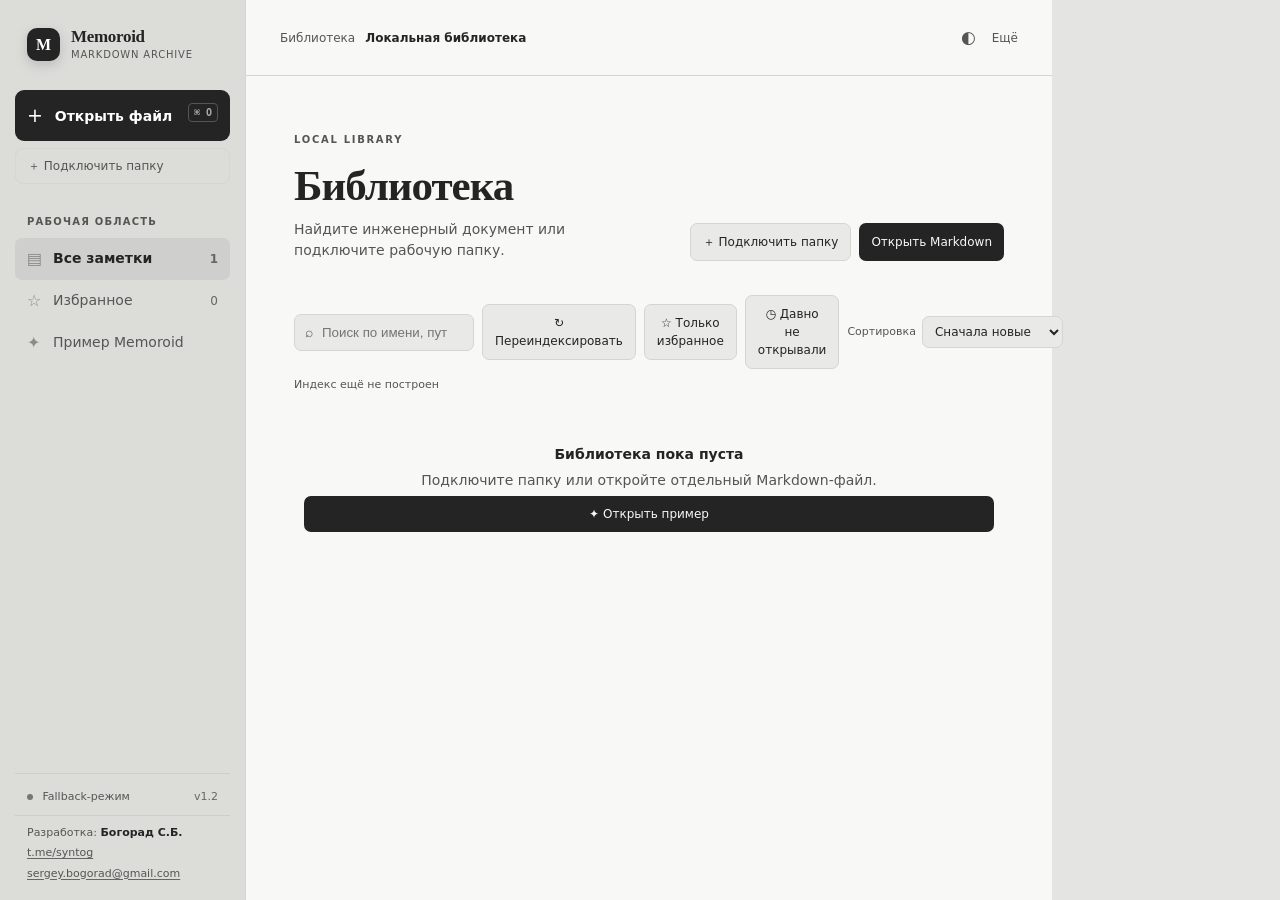
==== commit 4a1f2a89: "Bump the displayed version to 1.2 The sidebar showed v1.0 and APP_VERSION was still 1.1 while the re" ====
--- a/memoroid-single.html
+++ b/memoroid-single.html
@@ -91,6 +91,34 @@
 @media (max-width: 980px) { .app-shell { grid-template-columns: 210px minmax(0, 1fr); }.outline { display:none; } }
 @media (max-width: 900px) { .editing-state .content-area { padding-left:16px; padding-right:16px; }.editing-state .document-toolbar { align-items:flex-start; gap:8px; }.editing-state .toolbar-actions { width:100%; } } @media (max-width: 650px) { .app-shell { display:block; }.sidebar { display:none; }.document-state .sidebar { background:var(--surface); box-shadow:12px 0 35px rgba(0,0,0,.18); display:flex; height:100vh; left:0; max-width:290px; position:fixed; top:0; transform:translateX(-105%); transition:transform .2s; width:86%; z-index:20; }.document-state.drawer-open .sidebar { transform:translateX(0); }.document-state.drawer-open .drawer-backdrop { background:rgba(20,20,18,.3); border:0; display:block; inset:0; position:fixed; z-index:19; }.sidebar-close { align-self:flex-end; background:transparent; color:var(--muted); display:block; font-size:11px; margin:-18px 0 8px; padding:5px; }.topbar { height:60px; padding:0 18px; }.topbar button,.more-menu .menu-item { min-height:44px; }.topbar .icon-button { min-width:44px; }.topbar .topbar-text { min-width:44px; padding:0 10px; }.top-actions .icon-button { min-width:44px; min-height:44px; }.content-area { padding:18px 14px 45px; }.library-view { padding:30px 18px 60px; }.library-heading { align-items:stretch; display:block; }.library-heading h1 { font-size:35px; }.library-primary-actions { margin-top:22px; }.library-primary-actions button { flex:1; }.library-controls { align-items:stretch; flex-wrap:wrap; margin-top:28px; }.library-search { flex-basis:100%; }.library-result-count { margin-left:0; }.library-sort { justify-content:space-between; width:100%; }.library-controls button,.library-sort select { min-height:44px; }.library-group-list { grid-template-columns:1fr; }.document { padding:24px 20px; }.document-footer { display:block; }.document-footer span { display:block; margin-top:4px; }.document-toolbar { align-items:flex-start; flex-direction:column; gap:10px; }.toolbar-actions { flex-wrap:wrap; width:100%; }.editor-layout { display:block; }.editor-layout textarea { min-height:260px; margin-bottom:10px; }.preview-pane { border-left:0; padding-left:0; }.editor-layout + .markdown-body { border-left:0; margin-left:0; padding-left:0; }.more-menu { right:12px; top:53px; }.conflict-dialog { margin:16px; padding:20px; } }
 
+.print-footer { display:none; }
+@media print {
+  .topbar, .sidebar, .document-toolbar, .outline, .more-menu, .toast, .drawer-backdrop,
+  .conflict-dialog, .drop-hint, .library-view, .sidebar-author, .sidebar-footer { display:none !important; }
+  body { background:#fff; }
+  .app-shell { display:block; }
+  .main, .content-area, .document { background:#fff; border:0; box-shadow:none; margin:0; padding:0; max-width:none; }
+  .markdown-body { max-width:none; color:#000; }
+  .markdown-body a { color:#000; text-decoration:underline; }
+  h1, h2, h3, h4, h5, h6 { break-after:avoid; page-break-after:avoid; }
+  pre, blockquote, table, img { break-inside:avoid; page-break-inside:avoid; }
+  .print-footer { display:block; border-top:1px solid #999; color:#444; font-size:11px; margin-top:24px; padding-top:8px; }
+}
+
+.folder-panel { background:var(--surface-2); border:1px solid var(--line); border-radius:9px; margin:18px 0 4px; padding:13px; }
+.folder-panel-heading { align-items:center; display:flex; justify-content:space-between; gap:10px; }
+.folder-panel-heading strong,.folder-panel-heading span { display:block; }
+.folder-panel-heading strong { color:var(--text); font-size:12px; }
+.folder-panel-heading div span { color:var(--muted); font-size:10px; margin-top:2px; }
+.folder-list { display:grid; gap:5px; margin-top:10px; }
+.folder-row { align-items:center; background:var(--surface); border:1px solid var(--line); border-radius:8px; display:flex; gap:10px; justify-content:space-between; padding:9px 10px; }
+.folder-copy { min-width:0; }
+.folder-copy strong,.folder-copy small { display:block; overflow:hidden; text-overflow:ellipsis; white-space:nowrap; }
+.folder-copy strong { color:var(--text); font-size:12px; }
+.folder-copy small { color:var(--muted); font-size:10px; margin-top:2px; }
+.folder-row button { flex-shrink:0; }
+@media (max-width: 650px) { .folder-row { flex-wrap:wrap; }.folder-row button { width:100%; } }
+
 </style>
 </head>
 <body>
@@ -142,7 +170,7 @@
 
       <div class="sidebar-footer">
         <div class="status"><span class="status-dot"></span> <span id="runtimeStatus">Fallback-режим</span></div>
-        <span class="version" id="appVersion">v1.0</span>
+        <span class="version" id="appVersion">v1.2</span>
       </div>
       <div class="sidebar-author">
         Разработка: <strong>Богорад С.Б.</strong>
@@ -201,6 +229,12 @@
           <span class="library-result-count" id="libraryResultCount"></span>
         </div>
         <div class="index-status" id="indexStatus" role="status">Индекс ещё не построен</div>
+        <section class="folder-panel" id="folderPanel" hidden aria-labelledby="folderPanelTitle">
+          <div class="folder-panel-heading">
+            <div><strong id="folderPanelTitle">Подключённые папки</strong><span>Только из каталога; файлы на диске не затрагиваются</span></div>
+          </div>
+          <div class="folder-list" id="folderList"></div>
+        </section>
         <section class="resurfacing-panel" id="resurfacingPanel" hidden aria-labelledby="resurfacingTitle">
           <div class="resurfacing-heading">
             <div><strong id="resurfacingTitle">Вернуться к заметкам</strong><span>Давно не открывали</span></div>
@@ -261,6 +295,7 @@
               <span id="docDate"></span>
               <span id="wordCount">0 слов · 0 мин чтения</span>
             </footer>
+            <footer class="print-footer" id="printFooter"></footer>
           </article>
           <div class="drop-hint" id="dropHint">Отпустите файл, чтобы открыть</div>
         </div>
@@ -275,6 +310,10 @@
           <label class="menu-field" aria-label="Теги документа">
             <span>Теги</span>
             <input id="tagsInput" type="text" placeholder="через запятую" />
+          </label>
+          <label class="menu-field" aria-label="Исключаемые папки">
+            <span>Исключить папки (через запятую)</span>
+            <input id="excludesInput" type="text" placeholder=".git, node_modules, build" />
           </label>
           <button class="menu-item" id="copyButton" type="button">⧉ Копировать Markdown</button>
           <button class="menu-item" id="copyRenderedButton" type="button">⧉ Копировать без Markdown</button>
@@ -356,7 +395,7 @@
 const CATALOG_DB = 'memoroid.catalog.v1';
 const CATALOG_DB_VERSION = 2;
 const MAX_RECENT = 12;
-const APP_VERSION = '1.1';
+const APP_VERSION = '1.2';
 const GROUPS_KEY = 'memoroid.library.groups.v1';
 let currentMarkdown = demoMarkdown;
 let currentFileName = 'welcome.md';
@@ -380,6 +419,9 @@
 let indexingInProgress = false;
 let librarySort = 'new';
 let staleOnly = false;
+/* Reading positions, keyed by Page ID. Memory only: deliberately not
+ * persisted, so a note reopened days later still starts at the top. */
+const scrollPositions = new Map();
 let localImageUrls = [];
 const localImageCache = new Map();
 let currentLastModified = 0;
@@ -474,6 +516,22 @@
   db.close();
   return folders;
 }
+async function deleteCatalogFolder(folderId) {
+  const db = await openCatalogDb();
+  await new Promise((resolve, reject) => {
+    const tx = db.transaction(['folders', 'files'], 'readwrite');
+    tx.objectStore('folders').delete(folderId);
+    const files = tx.objectStore('files');
+    files.openCursor().onsuccess = (event) => {
+      const cursor = event.target.result;
+      if (!cursor) return;
+      if (cursor.value.connectionId === folderId) cursor.delete();
+      cursor.continue();
+    };
+    tx.oncomplete = resolve; tx.onerror = () => reject(tx.error);
+  });
+  db.close();
+}
 async function saveCatalogFolder(folder) {
   const db = await openCatalogDb();
   await new Promise((resolve, reject) => {
@@ -518,11 +576,25 @@
   db.close();
   return files;
 }
+const BUILTIN_EXCLUDES = ['.git', '.svn', '.hg', 'node_modules', 'build', 'dist', 'vendor', '.venv', 'venv',
+  '.idea', '.vscode', '.cache', '.tox', '.mypy_cache', '.pytest_cache', '.memoroid-backups', '.ssh', '.aws'];
+
+function excludedFolderNames() {
+  const names = new Set(BUILTIN_EXCLUDES);
+  const custom = readSettings().excludes;
+  if (Array.isArray(custom)) {
+    custom.filter((name) => typeof name === 'string').map((name) => name.trim()).filter(Boolean)
+      .forEach((name) => names.add(name));
+  }
+  return names;
+}
+
 async function walkMarkdownFiles(directory, connectionId, prefix = '', rootName = directory.name, existingById = new Map()) {
+  const excluded = excludedFolderNames();
   const found = [];
   for await (const entry of directory.values()) {
     if (entry.kind === 'directory') {
-      if (['.git', 'node_modules', 'build', 'dist', '.memoroid-backups'].includes(entry.name)) continue;
+      if (excluded.has(entry.name)) continue;
       found.push(...await walkMarkdownFiles(entry, connectionId, `${prefix}${entry.name}/`, rootName, existingById));
     } else if (/\.(md|markdown)$/i.test(entry.name)) {
       const id = `${connectionId}:${prefix}${entry.name}`;
@@ -686,8 +758,10 @@
 }
 async function saveToOriginal() {
   if (!currentFileHandle) {
+    if (!editorMode) { showToast('Откройте «Редактировать», чтобы сохранить файл'); return; }
+    if (!currentMarkdown.trim()) { showToast('Документ пуст, сохранять нечего'); return; }
     downloadCurrentFile();
-    showToast('В fallback сохранено как новый файл');
+    showToast('Запись в файл недоступна в этом браузере — сохраняю копию');
     return;
   }
   try {
@@ -1170,6 +1244,13 @@
   const dateStamp = documentDate({ name: currentFileName, source: currentMarkdown, lastModified: currentLastModified, openedAt: Date.now() });
   const dateSource = documentDateSource({ name: currentFileName, source: currentMarkdown, lastModified: currentLastModified, openedAt: Date.now() });
   if ($('docDate')) $('docDate').textContent = dateSource ? `${formatDocumentDate(dateStamp)} · ${dateSource}` : '';
+  if ($('printFooter')) {
+    $('printFooter').textContent = [
+      currentFileName,
+      `${formatDocumentDate(dateStamp)} · ${words} слов`,
+      'Напечатано из Memoroid'
+    ].join(' · ');
+  }
   if (editorMode && $('editorPreview')) $('editorPreview').innerHTML = $('markdownOutput').innerHTML;
   void hydrateLocalImages();
 }
@@ -1197,15 +1278,30 @@
   const toast = $('toast'); toast.textContent = message; toast.classList.add('show');
   clearTimeout(showToast.timer); showToast.timer = setTimeout(() => toast.classList.remove('show'), 2200);
 }
+function rememberScrollPosition() {
+  if (!currentPageId || $('appShell').classList.contains('library-state')) return;
+  scrollPositions.set(currentPageId, window.scrollY);
+}
+function removeScrollPosition(pageId) {
+  if (pageId) scrollPositions.delete(pageId);
+}
+function restoreScrollPosition() {
+  const saved = scrollPositions.get(currentPageId);
+  window.scrollTo(0, typeof saved === 'number' ? saved : 0);
+}
 function selectDocument(name, source, metadata = {}) {
+  rememberScrollPosition();
   clearTimeout(draftTimer);
   const draft = readDraft(name);
-  currentFileName = name; currentMarkdown = source; currentPageId = metadata.pageId || createPageId(); rawMode = false; searchTerm = '';
+  const stored = readDocuments().find((doc) => doc.name === name) || {};
+  /* Reuse the stored Page ID so the reading position survives a revisit:
+   * a fresh id on every open would orphan the saved scroll offset. */
+  currentPageId = metadata.pageId || stored.pageId || createPageId();
+  currentFileName = name; currentMarkdown = source; rawMode = false; searchTerm = '';
   editorMode = false;
   currentFileHandle = metadata.handle || null;
   currentParentHandle = metadata.parent || null;
   currentFileBaseline = metadata.baseline || null;
-  const stored = readDocuments().find((doc) => doc.name === name) || {};
   currentFavorite = metadata.favorite === undefined ? Boolean(stored.favorite) : Boolean(metadata.favorite);
   currentTags = Array.isArray(metadata.tags) ? metadata.tags : (Array.isArray(stored.tags) ? stored.tags : []);
   currentLastModified = Number(metadata.lastModified) || Number(stored.lastModified) || 0;
@@ -1220,6 +1316,7 @@
   setEditorMode(false);
   if (name !== 'welcome.md') saveDocument(name, source);
   showDocument();
+  restoreScrollPosition();
 }
 function updateFavoriteButton() {
   const button = $('favoriteButton');
@@ -1371,6 +1468,47 @@
 }
 function formatIndexTime(timestamp) {
   return timestamp ? new Intl.DateTimeFormat('ru-RU', { day: '2-digit', month: '2-digit', year: 'numeric', hour: '2-digit', minute: '2-digit' }).format(timestamp) : 'не индексирован';
+}
+async function renderFolderPanel() {
+  const panel = $('folderPanel');
+  const list = $('folderList');
+  if (!panel || !list) return;
+  let folders = [];
+  try { folders = await readCatalogFolders(); } catch { /* catalog is optional */ }
+  let files = [];
+  try { files = await readCatalogFiles(); } catch { /* catalog is optional */ }
+  panel.hidden = folders.length === 0;
+  list.replaceChildren();
+  folders.forEach((folder) => {
+    const count = files.filter((file) => file.connectionId === folder.id).length;
+    const row = document.createElement('div');
+    row.className = 'folder-row';
+    const copy = document.createElement('div');
+    copy.className = 'folder-copy';
+    const name = document.createElement('strong');
+    name.textContent = folder.name;
+    const meta = document.createElement('small');
+    meta.textContent = `${count} файлов · индекс ${formatIndexTime(folder.lastIndexedAt)}`;
+    copy.append(name, meta);
+    const remove = document.createElement('button');
+    remove.className = 'secondary-button'; remove.type = 'button';
+    remove.textContent = 'Удалить';
+    remove.title = `Удалить «${folder.name}» из каталога`;
+    remove.onclick = async () => {
+      const message = `Удалить «${folder.name}» из каталога? Файлы на диске не затрагиваются. Черновики, избранное и недавние остаются.`;
+      if (!window.confirm(message)) return;
+      try {
+        await deleteCatalogFolder(folder.id);
+        memorySearchIndex = null;
+        showToast(`Папка «${folder.name}» удалена из каталога`);
+        renderFolderPanel(); renderLibrary(); refreshRecent();
+      } catch {
+        showToast('Не удалось удалить папку из каталога');
+      }
+    };
+    row.append(copy, remove);
+    list.append(row);
+  });
 }
 async function reindexLibrary() {
   if (indexingInProgress) return;
@@ -1482,6 +1620,8 @@
   $('fileName').textContent = 'Локальная библиотека'; $('crumbSeparator').hidden = true; $('draftIndicator').hidden = true;
   $('structureButton').hidden = true; $('documentMenuGroup').hidden = true; $('libraryMenuGroup').hidden = false;
   $('outline').hidden = true;
+  rememberScrollPosition();
+  void renderFolderPanel();
   $('moreButton').hidden = false; renderLibrary();
   toggleLibraryDrawer(false);
 }
@@ -1492,6 +1632,7 @@
   $('crumbSeparator').hidden = false; $('documentMenuGroup').hidden = false; $('libraryMenuGroup').hidden = true;
   $('outline').hidden = true;
   $('moreButton').hidden = false; $('structureButton').hidden = editorMode;
+  document.title = `${currentFileName} — Memoroid`;
 }
 function toggleLibraryDrawer(open) {
   libraryDrawerOpen = open;
@@ -1516,6 +1657,7 @@
   const settings = readSettings();
   if (settings.dark) document.body.classList.add('dark');
   if (['new', 'old', 'name'].includes(settings.sort)) { librarySort = settings.sort; $('librarySortSelect').value = settings.sort; }
+  if (Array.isArray(settings.excludes)) $('excludesInput').value = settings.excludes.join(', ');
 } catch {}
 if ($('appVersion')) $('appVersion').textContent = `v${APP_VERSION}`;
 function readSettings() {
@@ -1592,6 +1734,13 @@
 $('favoritesButton').onclick = () => { favoritesOnly = !favoritesOnly; $('favoritesButton').classList.toggle('active', favoritesOnly); $('favoritesButton').setAttribute('aria-pressed', String(favoritesOnly)); refreshRecent(); };
 $('favoriteButton').onclick = () => { currentFavorite = !currentFavorite; updateFavoriteButton(); saveCurrentMetadata(); showToast(currentFavorite ? 'Добавлено в избранное' : 'Удалено из избранного'); };
 $('tagsInput').onchange = (e) => { currentTags = e.target.value.split(',').map((tag) => tag.trim().replace(/^#/, '')).filter(Boolean).slice(0, 10); e.target.value = currentTags.join(', '); saveCurrentMetadata(); showToast('Теги сохранены локально'); };
+$('excludesInput').onchange = (e) => {
+  const excludes = e.target.value.split(',').map((name) => name.trim()).filter(Boolean).slice(0, 40);
+  e.target.value = excludes.join(', ');
+  saveSettings({ excludes });
+  memorySearchIndex = null;
+  showToast(excludes.length ? 'Исключения сохранены. Переиндексируйте библиотеку.' : 'Исключения очищены');
+};
 $('themeButton').onclick = () => { document.body.classList.toggle('dark'); saveSettings({ dark: document.body.classList.contains('dark') }); };
 $('focusButton').onclick = () => document.body.classList.toggle('focus');
 $('copyButton').onclick = async () => { try { await navigator.clipboard.writeText(currentMarkdown); showToast('Markdown скопирован'); } catch { showToast('Скопируйте текст вручную из режима «Исходник»'); } };
@@ -1603,8 +1752,17 @@
 ['dragenter', 'dragover'].forEach((event) => dropZone.addEventListener(event, (e) => { e.preventDefault(); dropZone.classList.add('dragging'); }));
 ['dragleave', 'drop'].forEach((event) => dropZone.addEventListener(event, (e) => { e.preventDefault(); dropZone.classList.remove('dragging'); }));
 dropZone.addEventListener('drop', (e) => openFile(e.dataTransfer.files[0]));
+const isTypingTarget = (element) => Boolean(element) && (
+  ['INPUT', 'TEXTAREA', 'SELECT'].includes(element.tagName) || element.isContentEditable === true
+);
+
 document.addEventListener('keydown', (e) => {
-  if ((e.metaKey || e.ctrlKey) && e.key.toLowerCase() === 'o') { e.preventDefault(); $('fileInput').click(); }
+  const typing = isTypingTarget(document.activeElement);
+  if ((e.metaKey || e.ctrlKey) && e.key.toLowerCase() === 'o') { e.preventDefault(); $('fileInput').click(); return; }
+  if ((e.metaKey || e.ctrlKey) && e.key.toLowerCase() === 'p') { e.preventDefault(); window.print(); return; }
+  if ((e.metaKey || e.ctrlKey) && e.key.toLowerCase() === 's') { e.preventDefault(); saveToOriginal(); return; }
+  if ((e.metaKey || e.ctrlKey) && e.key.toLowerCase() === 'e') { e.preventDefault(); setEditorMode(!editorMode); return; }
+  if (typing) return;
   if (e.key === '/' && document.activeElement !== $('searchInput')) {
     e.preventDefault();
     const menu = $('moreMenu');
